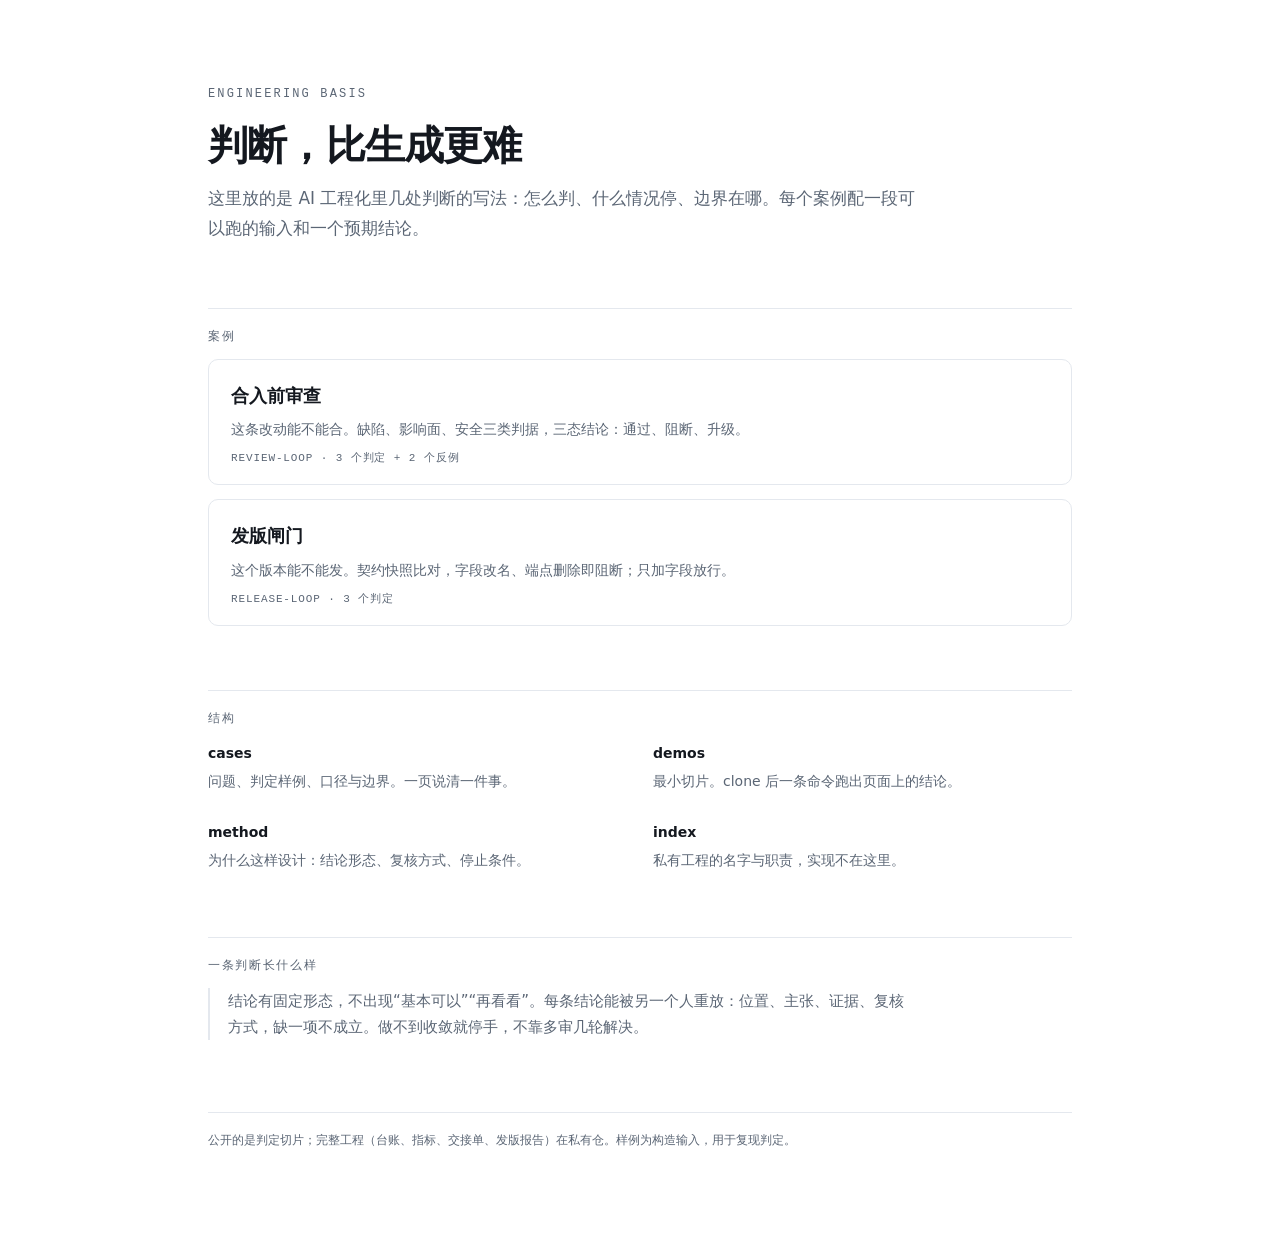
==== index.html @ eb480a25 "新增发版闸门案例页与契约切片，补首页" ====
<!DOCTYPE html>
<html lang="zh-CN">
<head>
<meta charset="utf-8">
<meta name="viewport" content="width=device-width, initial-scale=1">
<title>工程判定案例</title>
<style>
  :root{
    --ink:#14181F; --sub:#5B6675; --line:#E4E8EE; --bg:#FFFFFF; --soft:#F6F8FA;
    --accent:#A3231C;
    --mono:ui-monospace,SFMono-Regular,"SF Mono",Menlo,Consolas,"Liberation Mono",monospace;
  }
  *{box-sizing:border-box}
  body{margin:0;background:var(--bg);color:var(--ink);
    font:16px/1.75 "PingFang SC","Noto Sans CJK SC","Microsoft YaHei",system-ui,sans-serif;
    -webkit-font-smoothing:antialiased}
  .wrap{max-width:920px;margin:0 auto;padding:88px 28px 96px}
  .eyebrow{font:12px/1 var(--mono);letter-spacing:.18em;color:var(--sub);text-transform:uppercase}
  h1{font-size:40px;line-height:1.25;margin:20px 0 14px;letter-spacing:-.02em}
  .lead{color:var(--sub);font-size:17px;margin:0;max-width:720px}
  h2{font-size:15px;margin:64px 0 16px;padding-top:22px;border-top:1px solid var(--line);
    font:12px/1 var(--mono);letter-spacing:.14em;color:var(--sub);text-transform:uppercase}
  a{color:inherit}
  .item{display:block;text-decoration:none;border:1px solid var(--line);border-radius:10px;
    padding:20px 22px;margin:0 0 14px;transition:border-color .15s}
  .item:hover{border-color:#B9C2CE}
  .item b{display:block;font-size:18px;margin-bottom:4px}
  .item span{color:var(--sub);font-size:14px}
  .item .tag{font:11px/1 var(--mono);color:var(--sub);letter-spacing:.08em;margin-top:10px;display:block}
  .cols{display:grid;grid-template-columns:1fr 1fr;gap:26px}
  .cols div b{display:block;font-size:14px;margin-bottom:4px}
  .cols div p{color:var(--sub);font-size:14px;margin:0}
  .quote{border-left:2px solid var(--line);padding-left:18px;color:var(--sub);font-size:15px;max-width:700px}
  footer{margin-top:72px;padding-top:18px;border-top:1px solid var(--line);
    font:12px/1.8 var(--mono);color:var(--sub)}
  @media (max-width:720px){.cols{grid-template-columns:1fr}h1{font-size:30px}}
</style>
</head>
<body>
<div class="wrap">

  <div class="eyebrow">Engineering Basis</div>
  <h1>判断，比生成更难</h1>
  <p class="lead">这里放的是 AI 工程化里几处判断的写法：怎么判、什么情况停、边界在哪。每个案例配一段可以跑的输入和一个预期结论。</p>

  <h2>案例</h2>

  <a class="item" href="cases/review-loop.html">
    <b>合入前审查</b>
    <span>这条改动能不能合。缺陷、影响面、安全三类判据，三态结论：通过、阻断、升级。</span>
    <span class="tag">REVIEW-LOOP · 3 个判定 + 2 个反例</span>
  </a>

  <a class="item" href="cases/release-loop.html">
    <b>发版闸门</b>
    <span>这个版本能不能发。契约快照比对，字段改名、端点删除即阻断；只加字段放行。</span>
    <span class="tag">RELEASE-LOOP · 3 个判定</span>
  </a>

  <h2>结构</h2>
  <div class="cols">
    <div><b>cases</b><p>问题、判定样例、口径与边界。一页说清一件事。</p></div>
    <div><b>demos</b><p>最小切片。clone 后一条命令跑出页面上的结论。</p></div>
    <div><b>method</b><p>为什么这样设计：结论形态、复核方式、停止条件。</p></div>
    <div><b>index</b><p>私有工程的名字与职责，实现不在这里。</p></div>
  </div>

  <h2>一条判断长什么样</h2>
  <p class="quote">结论有固定形态，不出现“基本可以”“再看看”。每条结论能被另一个人重放：位置、主张、证据、复核方式，缺一项不成立。做不到收敛就停手，不靠多审几轮解决。</p>

  <footer>
    公开的是判定切片；完整工程（台账、指标、交接单、发版报告）在私有仓。样例为构造输入，用于复现判定。
  </footer>

</div>
</body>
</html>
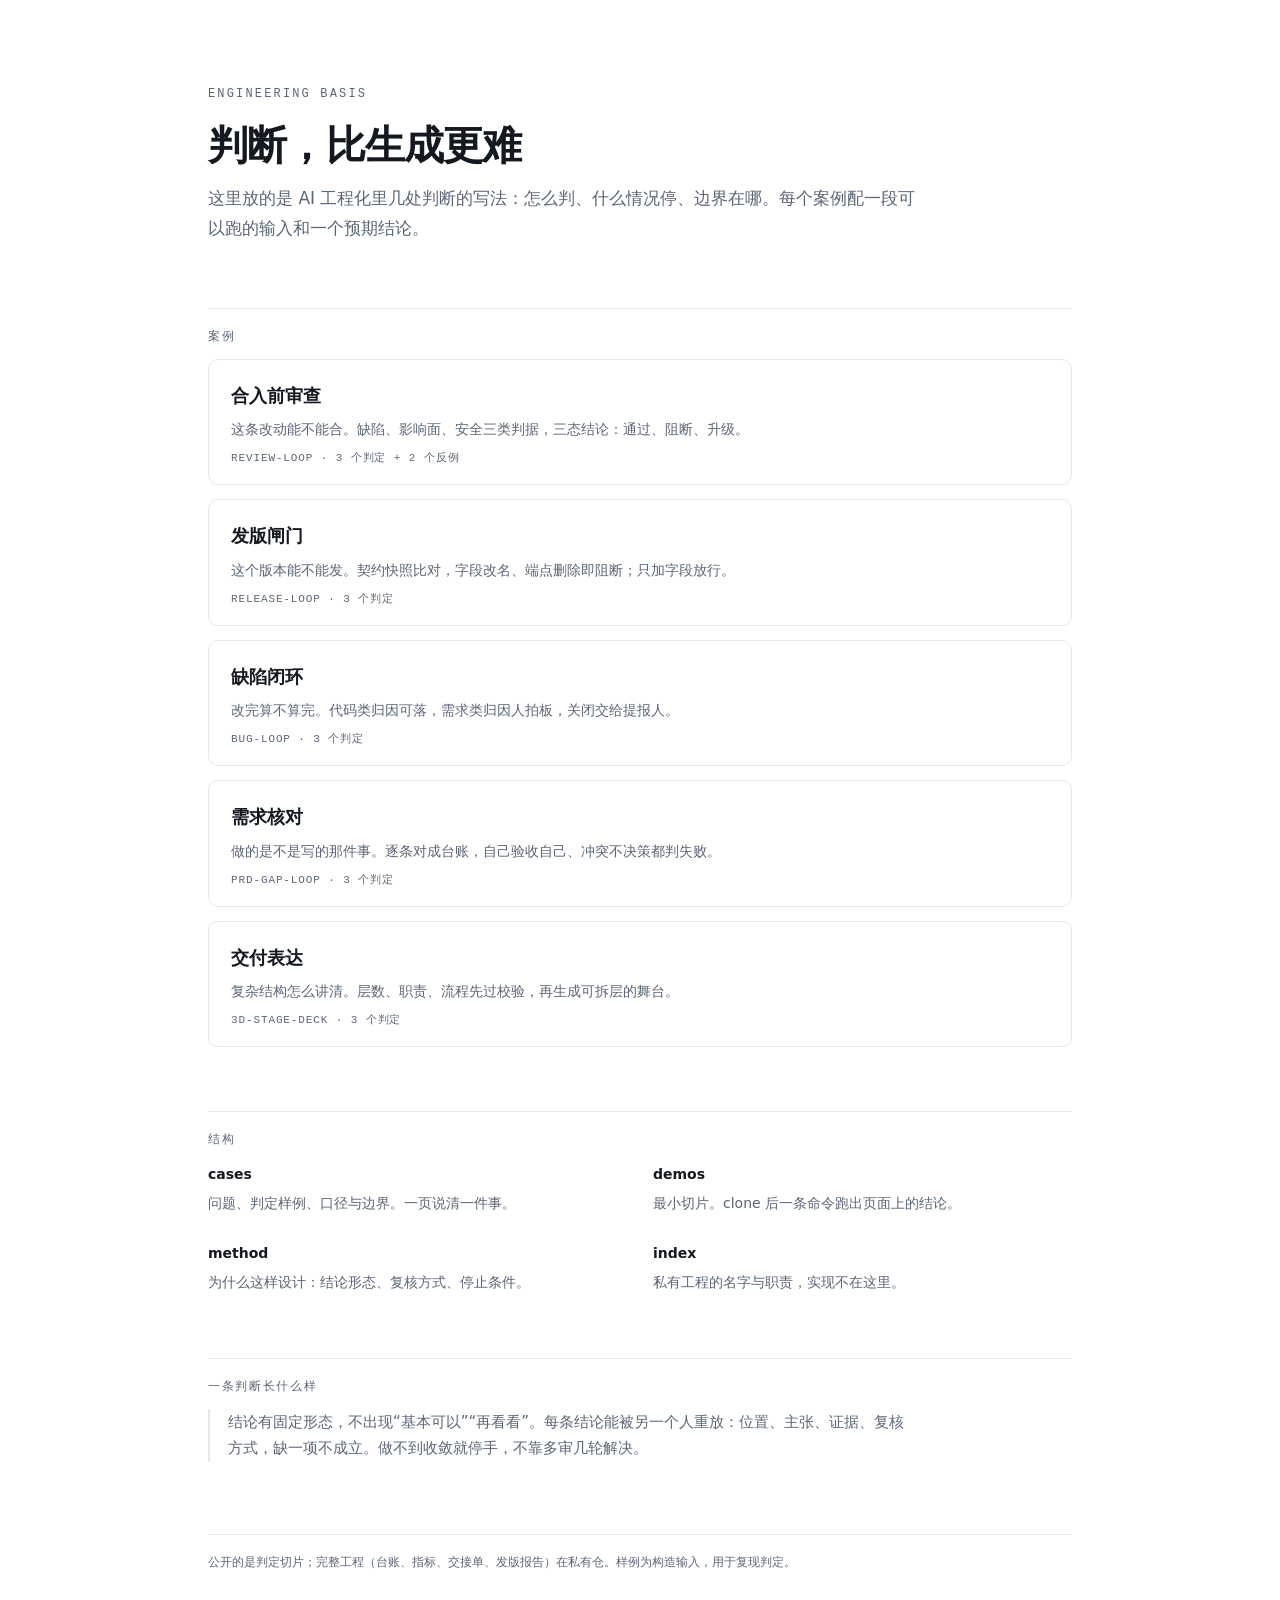
==== commit cb211ea6: "补缺陷、需求、表达三页，首页与索引同步" ====
--- a/index.html
+++ b/index.html
@@ -57,6 +57,24 @@
     <span class="tag">RELEASE-LOOP · 3 个判定</span>
   </a>
 
+  <a class="item" href="cases/bug-loop.html">
+    <b>缺陷闭环</b>
+    <span>改完算不算完。代码类归因可落，需求类归因人拍板，关闭交给提报人。</span>
+    <span class="tag">BUG-LOOP · 3 个判定</span>
+  </a>
+
+  <a class="item" href="cases/prd-gap-loop.html">
+    <b>需求核对</b>
+    <span>做的是不是写的那件事。逐条对成台账，自己验收自己、冲突不决策都判失败。</span>
+    <span class="tag">PRD-GAP-LOOP · 3 个判定</span>
+  </a>
+
+  <a class="item" href="cases/stage-spec.html">
+    <b>交付表达</b>
+    <span>复杂结构怎么讲清。层数、职责、流程先过校验，再生成可拆层的舞台。</span>
+    <span class="tag">3D-STAGE-DECK · 3 个判定</span>
+  </a>
+
   <h2>结构</h2>
   <div class="cols">
     <div><b>cases</b><p>问题、判定样例、口径与边界。一页说清一件事。</p></div>
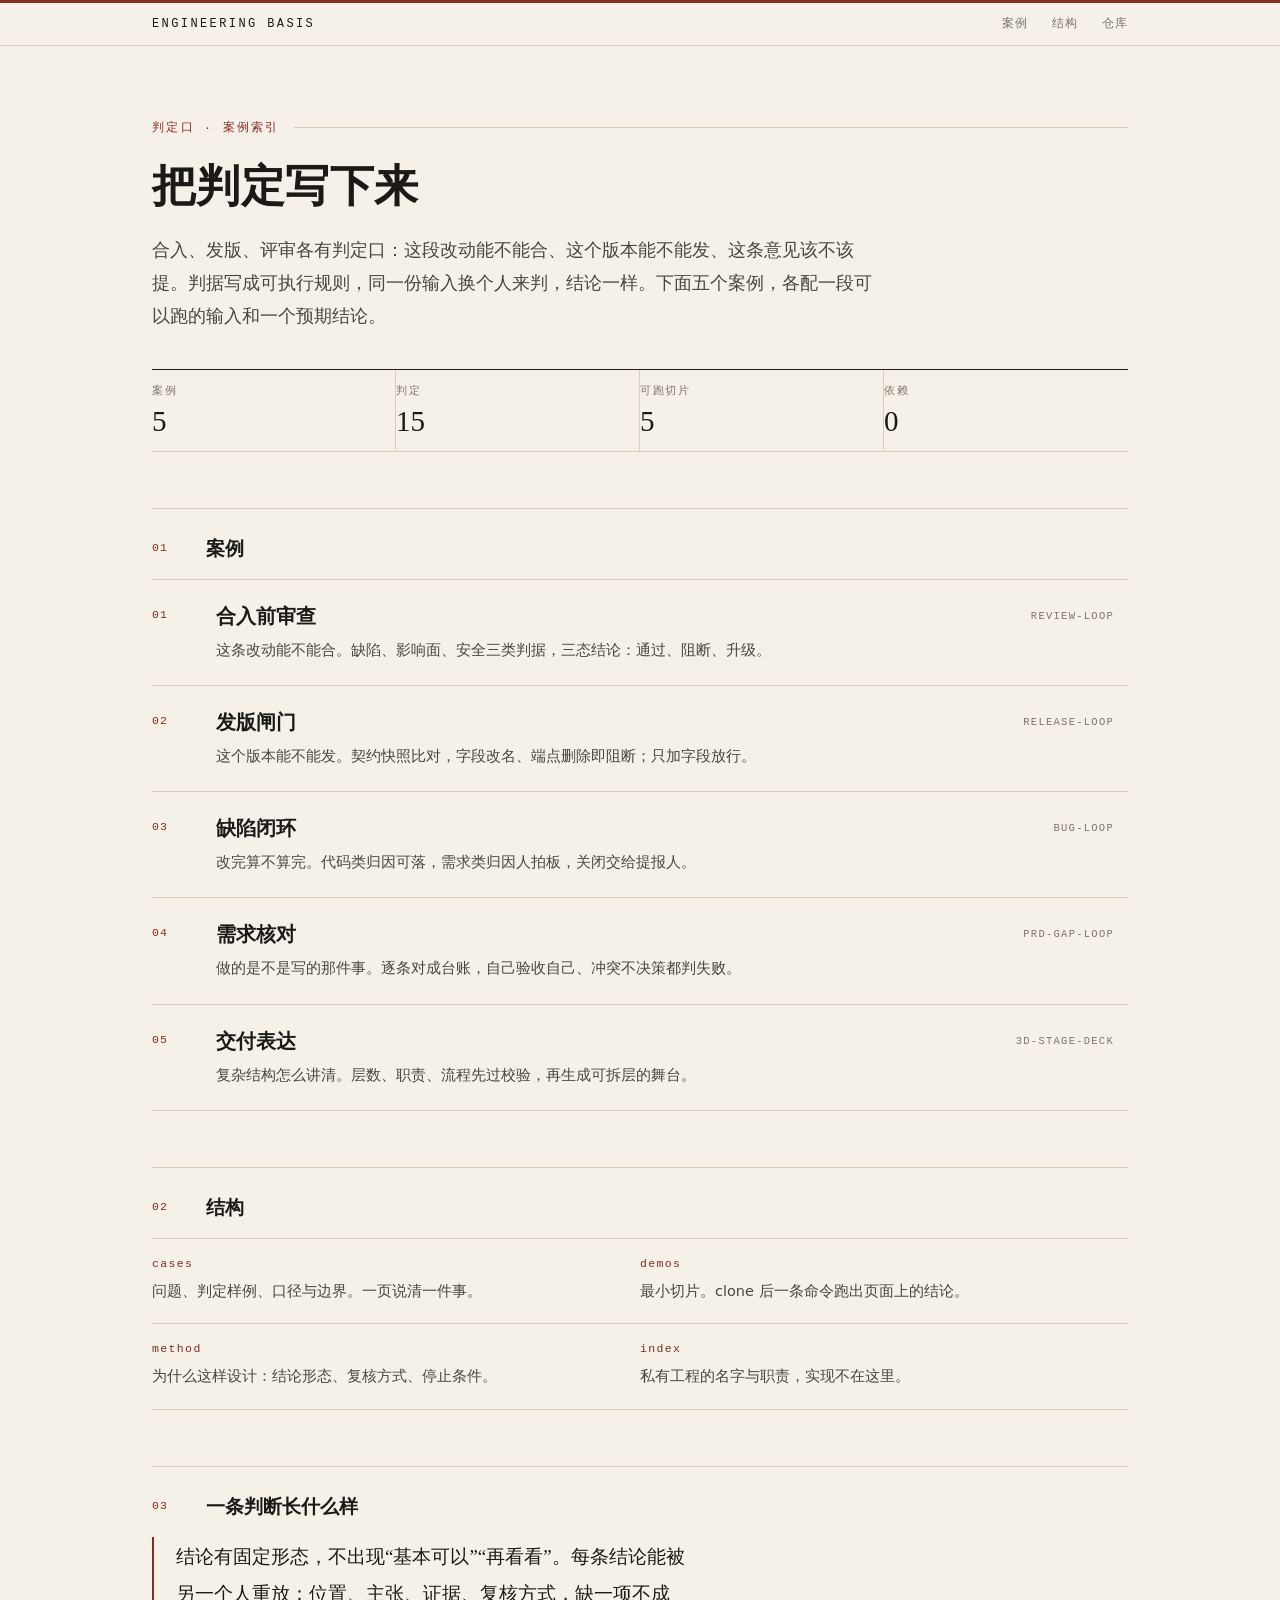
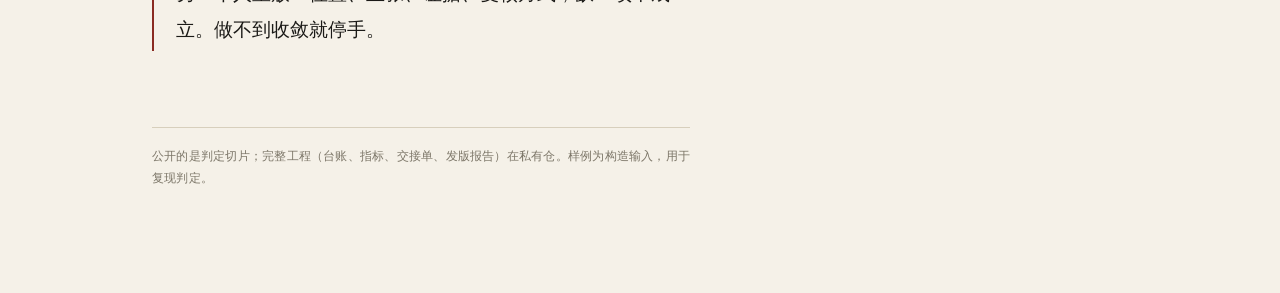
==== commit d7a093d2: "style: 站点改为手册版式，抽出共享样式" ====
--- a/index.html
+++ b/index.html
@@ -3,79 +3,74 @@
 <head>
 <meta charset="utf-8">
 <meta name="viewport" content="width=device-width, initial-scale=1">
-<title>工程判定案例</title>
-<style>
-  :root{
-    --ink:#14181F; --sub:#5B6675; --line:#E4E8EE; --bg:#FFFFFF; --soft:#F6F8FA;
-    --accent:#A3231C;
-    --mono:ui-monospace,SFMono-Regular,"SF Mono",Menlo,Consolas,"Liberation Mono",monospace;
-  }
-  *{box-sizing:border-box}
-  body{margin:0;background:var(--bg);color:var(--ink);
-    font:16px/1.75 "PingFang SC","Noto Sans CJK SC","Microsoft YaHei",system-ui,sans-serif;
-    -webkit-font-smoothing:antialiased}
-  .wrap{max-width:920px;margin:0 auto;padding:88px 28px 96px}
-  .eyebrow{font:12px/1 var(--mono);letter-spacing:.18em;color:var(--sub);text-transform:uppercase}
-  h1{font-size:40px;line-height:1.25;margin:20px 0 14px;letter-spacing:-.02em}
-  .lead{color:var(--sub);font-size:17px;margin:0;max-width:720px}
-  h2{font-size:15px;margin:64px 0 16px;padding-top:22px;border-top:1px solid var(--line);
-    font:12px/1 var(--mono);letter-spacing:.14em;color:var(--sub);text-transform:uppercase}
-  a{color:inherit}
-  .item{display:block;text-decoration:none;border:1px solid var(--line);border-radius:10px;
-    padding:20px 22px;margin:0 0 14px;transition:border-color .15s}
-  .item:hover{border-color:#B9C2CE}
-  .item b{display:block;font-size:18px;margin-bottom:4px}
-  .item span{color:var(--sub);font-size:14px}
-  .item .tag{font:11px/1 var(--mono);color:var(--sub);letter-spacing:.08em;margin-top:10px;display:block}
-  .cols{display:grid;grid-template-columns:1fr 1fr;gap:26px}
-  .cols div b{display:block;font-size:14px;margin-bottom:4px}
-  .cols div p{color:var(--sub);font-size:14px;margin:0}
-  .quote{border-left:2px solid var(--line);padding-left:18px;color:var(--sub);font-size:15px;max-width:700px}
-  footer{margin-top:72px;padding-top:18px;border-top:1px solid var(--line);
-    font:12px/1.8 var(--mono);color:var(--sub)}
-  @media (max-width:720px){.cols{grid-template-columns:1fr}h1{font-size:30px}}
-</style>
+<title>工程判定案例 · Engineering Basis</title>
+<link rel="stylesheet" href="assets/base.css">
 </head>
 <body>
+
+<header class="top">
+  <div class="inner">
+    <a class="brand" href="index.html">Engineering Basis</a>
+    <nav>
+      <a href="#cases">案例</a>
+      <a href="#structure">结构</a>
+      <a href="https://github.com/siYuanJun/engineering-basis">仓库</a>
+    </nav>
+  </div>
+</header>
+
 <div class="wrap">
 
-  <div class="eyebrow">Engineering Basis</div>
-  <h1>判断，比生成更难</h1>
-  <p class="lead">这里放的是 AI 工程化里几处判断的写法：怎么判、什么情况停、边界在哪。每个案例配一段可以跑的输入和一个预期结论。</p>
+  <div class="eyebrow">判定口 · 案例索引</div>
+  <h1>把判定写下来</h1>
+  <p class="lead">合入、发版、评审各有判定口：这段改动能不能合、这个版本能不能发、这条意见该不该提。判据写成可执行规则，同一份输入换个人来判，结论一样。下面五个案例，各配一段可以跑的输入和一个预期结论。</p>
 
-  <h2>案例</h2>
+  <dl class="figures">
+    <div><dt>案例</dt><dd>5</dd></div>
+    <div><dt>判定</dt><dd>15</dd></div>
+    <div><dt>可跑切片</dt><dd>5</dd></div>
+    <div><dt>依赖</dt><dd>0</dd></div>
+  </dl>
+
+  <h2 id="cases"><span class="n">01</span>案例</h2>
 
   <a class="item" href="cases/review-loop.html">
+    <span class="idx">01</span>
     <b>合入前审查</b>
-    <span>这条改动能不能合。缺陷、影响面、安全三类判据，三态结论：通过、阻断、升级。</span>
-    <span class="tag">REVIEW-LOOP · 3 个判定 + 2 个反例</span>
+    <span class="desc">这条改动能不能合。缺陷、影响面、安全三类判据，三态结论：通过、阻断、升级。</span>
+    <span class="tag">REVIEW-LOOP</span>
   </a>
 
   <a class="item" href="cases/release-loop.html">
+    <span class="idx">02</span>
     <b>发版闸门</b>
-    <span>这个版本能不能发。契约快照比对，字段改名、端点删除即阻断；只加字段放行。</span>
-    <span class="tag">RELEASE-LOOP · 3 个判定</span>
+    <span class="desc">这个版本能不能发。契约快照比对，字段改名、端点删除即阻断；只加字段放行。</span>
+    <span class="tag">RELEASE-LOOP</span>
   </a>
 
   <a class="item" href="cases/bug-loop.html">
+    <span class="idx">03</span>
     <b>缺陷闭环</b>
-    <span>改完算不算完。代码类归因可落，需求类归因人拍板，关闭交给提报人。</span>
-    <span class="tag">BUG-LOOP · 3 个判定</span>
+    <span class="desc">改完算不算完。代码类归因可落，需求类归因人拍板，关闭交给提报人。</span>
+    <span class="tag">BUG-LOOP</span>
   </a>
 
   <a class="item" href="cases/prd-gap-loop.html">
+    <span class="idx">04</span>
     <b>需求核对</b>
-    <span>做的是不是写的那件事。逐条对成台账，自己验收自己、冲突不决策都判失败。</span>
-    <span class="tag">PRD-GAP-LOOP · 3 个判定</span>
+    <span class="desc">做的是不是写的那件事。逐条对成台账，自己验收自己、冲突不决策都判失败。</span>
+    <span class="tag">PRD-GAP-LOOP</span>
   </a>
 
   <a class="item" href="cases/stage-spec.html">
+    <span class="idx">05</span>
     <b>交付表达</b>
-    <span>复杂结构怎么讲清。层数、职责、流程先过校验，再生成可拆层的舞台。</span>
-    <span class="tag">3D-STAGE-DECK · 3 个判定</span>
+    <span class="desc">复杂结构怎么讲清。层数、职责、流程先过校验，再生成可拆层的舞台。</span>
+    <span class="tag">3D-STAGE-DECK</span>
   </a>
 
-  <h2>结构</h2>
+  <h2 id="structure"><span class="n">02</span>结构</h2>
+
   <div class="cols">
     <div><b>cases</b><p>问题、判定样例、口径与边界。一页说清一件事。</p></div>
     <div><b>demos</b><p>最小切片。clone 后一条命令跑出页面上的结论。</p></div>
@@ -83,8 +78,8 @@
     <div><b>index</b><p>私有工程的名字与职责，实现不在这里。</p></div>
   </div>
 
-  <h2>一条判断长什么样</h2>
-  <p class="quote">结论有固定形态，不出现“基本可以”“再看看”。每条结论能被另一个人重放：位置、主张、证据、复核方式，缺一项不成立。做不到收敛就停手，不靠多审几轮解决。</p>
+  <h2><span class="n">03</span>一条判断长什么样</h2>
+  <p class="quote">结论有固定形态，不出现“基本可以”“再看看”。每条结论能被另一个人重放：位置、主张、证据、复核方式，缺一项不成立。做不到收敛就停手。</p>
 
   <footer>
     公开的是判定切片；完整工程（台账、指标、交接单、发版报告）在私有仓。样例为构造输入，用于复现判定。
--- a/assets/base.css
+++ b/assets/base.css
@@ -0,0 +1,184 @@
+:root{
+  --paper:#F5F1E8;
+  --paper-2:#EDE7D8;
+  --paper-3:#E7E0CE;
+  --ink:#1B1A17;
+  --ink-2:#4A463D;
+  --ink-3:#7C7668;
+  --rule:#D7CFBC;
+  --rule-2:#C2B8A0;
+  --seal:#8A2B22;
+  --pass:#255B47;
+  --warn:#8A5A16;
+  --serif:"Songti SC","Noto Serif CJK SC","Source Han Serif SC","SimSun",Georgia,serif;
+  --sans:"PingFang SC","Noto Sans CJK SC","Microsoft YaHei",system-ui,sans-serif;
+  --mono:"IBM Plex Mono","JetBrains Mono",ui-monospace,SFMono-Regular,Menlo,Consolas,monospace;
+}
+*{box-sizing:border-box}
+html{-webkit-text-size-adjust:100%}
+body{
+  margin:0;background:var(--paper);color:var(--ink);
+  font:16.5px/1.78 var(--sans);
+  -webkit-font-smoothing:antialiased;
+  text-rendering:optimizeLegibility;
+}
+a{color:inherit}
+a:focus-visible{outline:2px solid var(--seal);outline-offset:3px}
+
+.top{
+  position:sticky;top:0;z-index:20;
+  background:rgba(245,241,232,.94);
+  backdrop-filter:blur(8px);
+  border-bottom:1px solid var(--rule);
+  border-top:3px solid var(--seal);
+}
+.top .inner{
+  max-width:1040px;margin:0 auto;padding:15px 32px;
+  display:flex;justify-content:space-between;align-items:baseline;gap:24px;
+}
+.brand{font:12px/1 var(--mono);letter-spacing:.2em;text-transform:uppercase;text-decoration:none;color:var(--ink)}
+.top nav{display:flex;gap:24px;flex-wrap:wrap}
+.top nav a{font:12px/1 var(--mono);letter-spacing:.08em;color:var(--ink-3);text-decoration:none}
+.top nav a:hover{color:var(--seal)}
+
+.wrap{max-width:1040px;margin:0 auto;padding:76px 32px 104px}
+
+.eyebrow{
+  font:11.5px/1 var(--mono);letter-spacing:.2em;text-transform:uppercase;
+  color:var(--seal);display:flex;align-items:center;gap:14px;
+}
+.eyebrow::after{content:"";flex:1;height:1px;background:var(--rule)}
+
+h1{
+  font-family:var(--serif);font-weight:600;
+  font-size:clamp(30px,4.4vw,44px);line-height:1.34;letter-spacing:.01em;
+  margin:24px 0 18px;text-wrap:balance;
+}
+.lead{color:var(--ink-2);font-size:18px;line-height:1.82;margin:0;max-width:64ch}
+.meta{
+  font:11.5px/1.7 var(--mono);letter-spacing:.06em;color:var(--ink-3);
+  margin:28px 0 0;padding:11px 0;
+  border-top:1px solid var(--rule);border-bottom:1px solid var(--rule);
+}
+
+h2{
+  position:relative;
+  font-family:var(--serif);font-weight:600;font-size:19px;line-height:1.5;
+  margin:56px 0 16px;padding:26px 0 0 54px;
+  border-top:1px solid var(--rule);
+}
+h2 .n{
+  position:absolute;left:0;top:33px;
+  font:11.5px/1 var(--mono);letter-spacing:.1em;color:var(--seal);
+}
+
+p{margin:0 0 16px;max-width:76ch}
+ul{margin:0 0 20px;padding-left:1.15em;max-width:76ch}
+li{margin:0 0 7px;color:var(--ink-2)}
+li::marker{color:var(--rule-2)}
+
+/* 判定块：上边线分隔，不做卡片嵌套 */
+.cards{display:grid;grid-template-columns:minmax(0,1fr);margin:8px 0 8px}
+.card{border-top:1px solid var(--rule);padding:24px 0 10px;min-width:0}
+.card:last-child{border-bottom:1px solid var(--rule)}
+.hd{display:flex;justify-content:space-between;align-items:baseline;gap:20px;margin-bottom:14px}
+.hd b{font-family:var(--serif);font-weight:600;font-size:16.5px;line-height:1.5;min-width:0}
+.badge{
+  position:relative;flex:none;
+  font:11px/1 var(--mono);letter-spacing:.16em;padding:5px 0 5px 16px;margin-right:-.16em;
+}
+.badge::before{content:"";position:absolute;left:0;top:50%;width:7px;height:7px;margin-top:-3.5px}
+.badge.block{color:var(--seal)}
+.badge.block::before{background:var(--seal)}
+.badge.approve{color:var(--pass)}
+.badge.approve::before{background:var(--pass)}
+.badge.escalate{color:var(--warn)}
+.badge.escalate::before{background:var(--warn);transform:rotate(45deg)}
+
+.cmd{
+  font:12.5px/1.75 var(--mono);color:var(--ink-2);
+  background:var(--paper-2);border-left:3px solid var(--rule-2);
+  padding:11px 15px;margin:0 0 10px;
+  white-space:pre;overflow-x:auto;
+}
+.out{
+  font:12.5px/1.72 var(--mono);color:var(--ink);
+  background:var(--paper-3);border-left:3px solid var(--ink-3);
+  padding:13px 15px;margin:0 0 14px;
+  white-space:pre-wrap;overflow-wrap:anywhere;
+}
+.say{color:var(--ink-2);font-size:14.5px;line-height:1.85;margin:0 0 24px;max-width:74ch}
+
+.rule{
+  border-top:1px solid var(--rule);border-bottom:1px solid var(--rule);
+  padding:20px 0 12px;margin:16px 0;
+}
+.rule b{display:block;font-family:var(--serif);font-weight:600;font-size:15.5px;margin-bottom:12px}
+
+table{width:100%;border-collapse:collapse;margin:14px 0 12px;font-size:14.5px}
+th{
+  font:11px/1.4 var(--mono);letter-spacing:.1em;color:var(--ink-3);
+  text-align:left;padding:0 16px 9px 0;border-bottom:1px solid var(--ink);font-weight:400;
+}
+td{padding:13px 16px 13px 0;border-bottom:1px solid var(--rule);vertical-align:top;color:var(--ink-2)}
+td:first-child{width:168px;color:var(--ink);font-weight:600}
+
+.k{font:11.5px/1.85 var(--mono);color:var(--ink-3);max-width:76ch;letter-spacing:.02em}
+
+.quote{
+  font-family:var(--serif);font-size:19px;line-height:1.92;
+  color:var(--ink);border-left:2px solid var(--seal);
+  padding:2px 0 2px 22px;margin:6px 0 0;max-width:58ch;
+}
+
+footer{
+  margin-top:76px;padding-top:18px;border-top:1px solid var(--rule);
+  font:11.5px/1.9 var(--mono);color:var(--ink-3);letter-spacing:.02em;max-width:78ch;
+}
+
+.figures{
+  display:grid;grid-template-columns:repeat(4,1fr);margin:36px 0 4px;padding:0;
+  border-top:1px solid var(--ink);border-bottom:1px solid var(--rule);
+}
+.figures div{padding:16px 18px 15px 0;border-right:1px solid var(--rule)}
+.figures div:last-child{border-right:0}
+.figures dt{font:11px/1 var(--mono);letter-spacing:.14em;color:var(--ink-3)}
+.figures dd{margin:10px 0 0;font-family:var(--serif);font-size:29px;line-height:1}
+
+.item{
+  display:grid;grid-template-columns:44px minmax(0,1fr) auto;column-gap:20px;
+  padding:22px 14px 22px 0;border-top:1px solid var(--rule);text-decoration:none;
+  transition:background .18s;
+}
+.item:last-of-type{border-bottom:1px solid var(--rule)}
+.item:hover{background:rgba(138,43,34,.05)}
+.item .idx{grid-column:1;grid-row:1;font:11.5px/1 var(--mono);color:var(--seal);letter-spacing:.1em;padding-top:7px}
+.item b{grid-column:2;grid-row:1;font-family:var(--serif);font-weight:600;font-size:20px;line-height:1.4}
+.item .desc{grid-column:2;grid-row:2;color:var(--ink-2);font-size:14.5px;line-height:1.8;margin-top:7px;max-width:62ch}
+.item .tag{
+  grid-column:3;grid-row:1;align-self:start;margin:0;padding-top:9px;
+  font:10.5px/1 var(--mono);letter-spacing:.12em;color:var(--ink-3);white-space:nowrap;
+}
+
+.cols{display:grid;grid-template-columns:1fr 1fr;gap:0;border-top:1px solid var(--rule)}
+.cols div{padding:19px 26px 19px 0;border-bottom:1px solid var(--rule)}
+.cols div b{display:block;font:11.5px/1 var(--mono);letter-spacing:.12em;color:var(--seal);margin-bottom:9px}
+.cols div p{color:var(--ink-2);font-size:14.5px;margin:0;max-width:42ch}
+
+@media (max-width:760px){
+  .figures{grid-template-columns:repeat(2,1fr)}
+  .figures div:nth-child(2){border-right:0}
+  .item{grid-template-columns:34px minmax(0,1fr)}
+  .item .tag{display:none}
+  .item b{font-size:18px}
+  .cols{grid-template-columns:1fr}
+  .top .inner{padding:14px 20px}
+  .top nav{gap:16px}
+  .wrap{padding:48px 20px 72px}
+  h1{font-size:29px}
+  .lead{font-size:16.5px}
+  h2{padding-left:0}
+  h2 .n{position:static;display:block;margin-bottom:6px}
+  .hd{flex-direction:column;gap:6px;align-items:flex-start}
+  td:first-child{width:120px}
+}
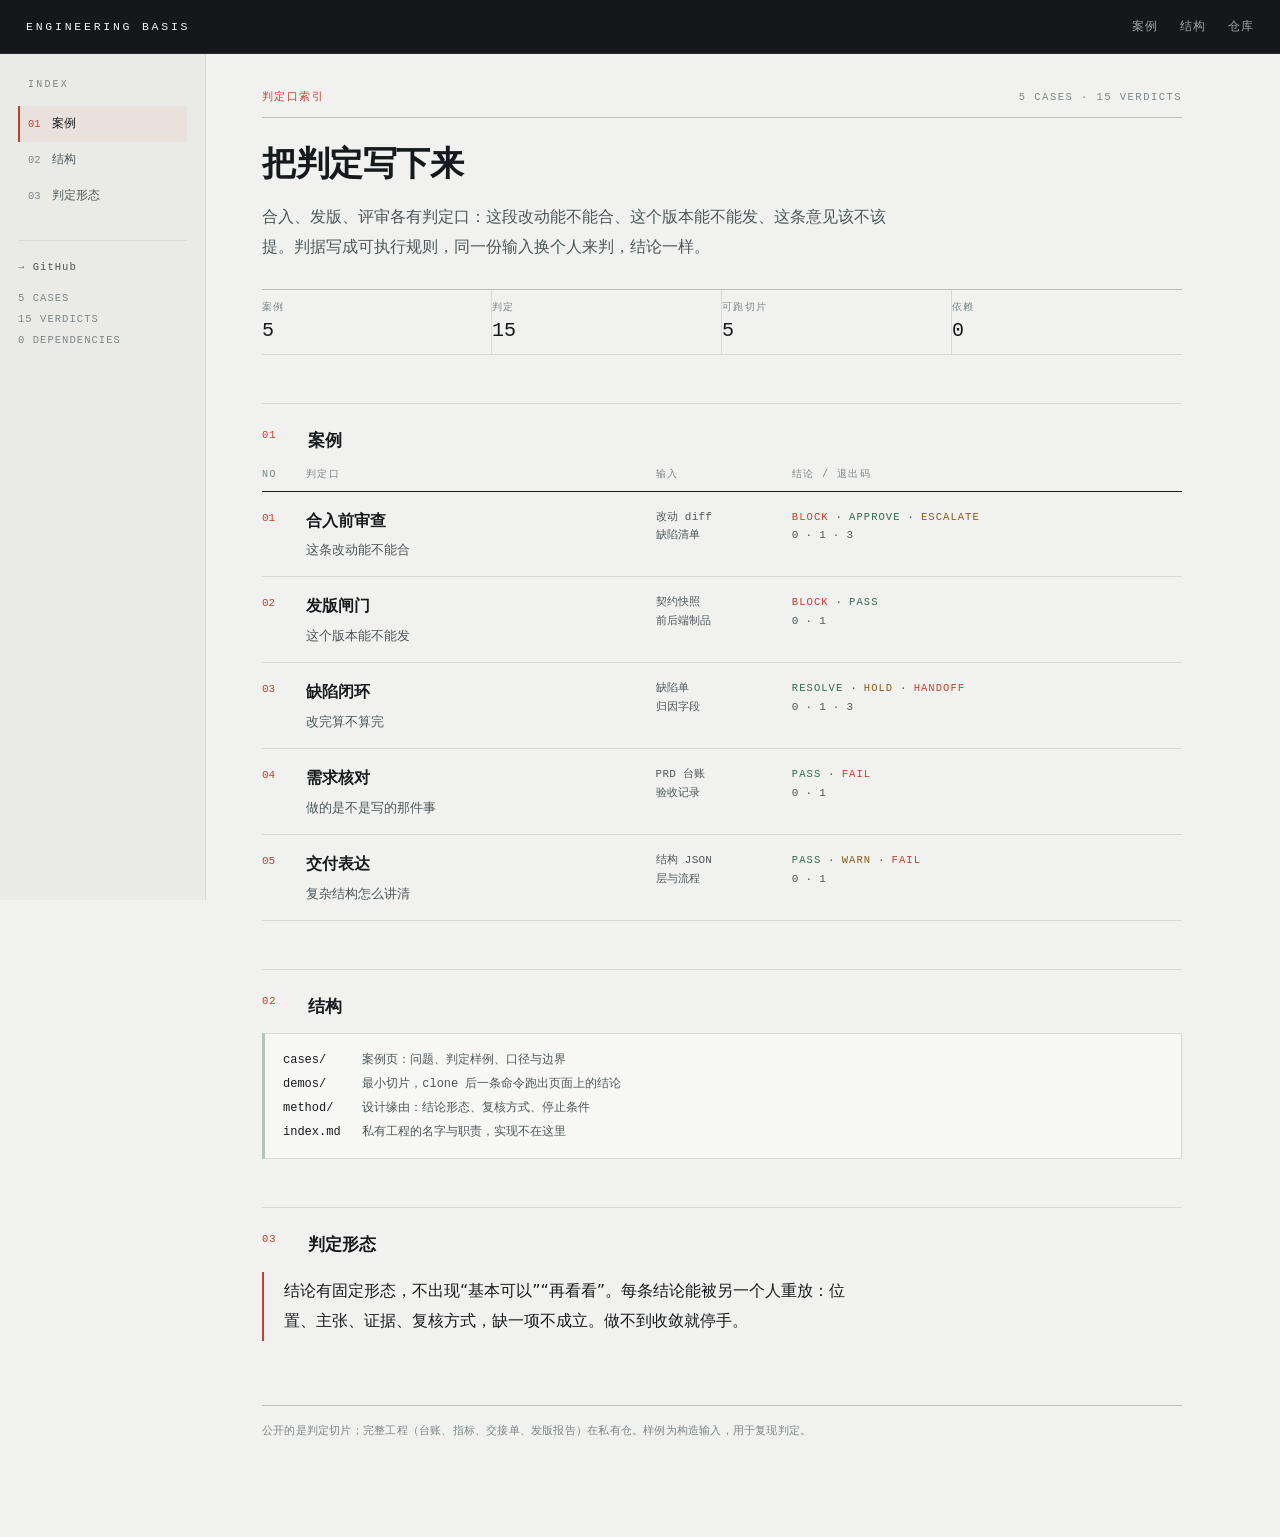
==== commit 5a9db1ab: "style: 站点改为左侧索引与判定表骨架" ====
--- a/index.html
+++ b/index.html
@@ -9,21 +9,36 @@
 <body>
 
 <header class="top">
-  <div class="inner">
-    <a class="brand" href="index.html">Engineering Basis</a>
-    <nav>
-      <a href="#cases">案例</a>
-      <a href="#structure">结构</a>
-      <a href="https://github.com/siYuanJun/engineering-basis">仓库</a>
-    </nav>
-  </div>
+  <a class="brand" href="index.html">Engineering Basis</a>
+  <nav>
+    <a href="index.html#cases">案例</a>
+    <a href="index.html#structure">结构</a>
+    <a href="https://github.com/siYuanJun/engineering-basis">仓库</a>
+  </nav>
 </header>
 
-<div class="wrap">
+<aside class="side">
+  <div class="label">Index</div>
+  <nav>
+    <a class="on" href="#cases"><span>01</span>案例</a>
+    <a href="#structure"><span>02</span>结构</a>
+    <a href="#rule"><span>03</span>判定形态</a>
+  </nav>
+  <div class="side-foot">
+    <a href="https://github.com/siYuanJun/engineering-basis">→ GitHub</a>
+    5 CASES<br>15 VERDICTS<br>0 DEPENDENCIES
+  </div>
+</aside>
 
-  <div class="eyebrow">判定口 · 案例索引</div>
+<main class="main">
+
+  <div class="kicker">
+    <span class="lead-word">判定口索引</span>
+    <span>5 CASES · 15 VERDICTS</span>
+  </div>
+
   <h1>把判定写下来</h1>
-  <p class="lead">合入、发版、评审各有判定口：这段改动能不能合、这个版本能不能发、这条意见该不该提。判据写成可执行规则，同一份输入换个人来判，结论一样。下面五个案例，各配一段可以跑的输入和一个预期结论。</p>
+  <p class="lead">合入、发版、评审各有判定口：这段改动能不能合、这个版本能不能发、这条意见该不该提。判据写成可执行规则，同一份输入换个人来判，结论一样。</p>
 
   <dl class="figures">
     <div><dt>案例</dt><dd>5</dd></div>
@@ -34,57 +49,59 @@
 
   <h2 id="cases"><span class="n">01</span>案例</h2>
 
-  <a class="item" href="cases/review-loop.html">
-    <span class="idx">01</span>
-    <b>合入前审查</b>
-    <span class="desc">这条改动能不能合。缺陷、影响面、安全三类判据，三态结论：通过、阻断、升级。</span>
-    <span class="tag">REVIEW-LOOP</span>
-  </a>
-
-  <a class="item" href="cases/release-loop.html">
-    <span class="idx">02</span>
-    <b>发版闸门</b>
-    <span class="desc">这个版本能不能发。契约快照比对，字段改名、端点删除即阻断；只加字段放行。</span>
-    <span class="tag">RELEASE-LOOP</span>
-  </a>
-
-  <a class="item" href="cases/bug-loop.html">
-    <span class="idx">03</span>
-    <b>缺陷闭环</b>
-    <span class="desc">改完算不算完。代码类归因可落，需求类归因人拍板，关闭交给提报人。</span>
-    <span class="tag">BUG-LOOP</span>
-  </a>
-
-  <a class="item" href="cases/prd-gap-loop.html">
-    <span class="idx">04</span>
-    <b>需求核对</b>
-    <span class="desc">做的是不是写的那件事。逐条对成台账，自己验收自己、冲突不决策都判失败。</span>
-    <span class="tag">PRD-GAP-LOOP</span>
-  </a>
-
-  <a class="item" href="cases/stage-spec.html">
-    <span class="idx">05</span>
-    <b>交付表达</b>
-    <span class="desc">复杂结构怎么讲清。层数、职责、流程先过校验，再生成可拆层的舞台。</span>
-    <span class="tag">3D-STAGE-DECK</span>
-  </a>
+  <table class="idx">
+    <thead>
+      <tr><th>No</th><th>判定口</th><th>输入</th><th>结论 / 退出码</th></tr>
+    </thead>
+    <tbody>
+      <tr>
+        <td class="no">01</td>
+        <td class="name"><a href="cases/review-loop.html">合入前审查</a><span class="sub">这条改动能不能合</span></td>
+        <td class="in">改动 diff<br>缺陷清单</td>
+        <td class="out2"><span class="v block">BLOCK</span> · <span class="v pass">APPROVE</span> · <span class="v warn">ESCALATE</span><br>0 · 1 · 3</td>
+      </tr>
+      <tr>
+        <td class="no">02</td>
+        <td class="name"><a href="cases/release-loop.html">发版闸门</a><span class="sub">这个版本能不能发</span></td>
+        <td class="in">契约快照<br>前后端制品</td>
+        <td class="out2"><span class="v block">BLOCK</span> · <span class="v pass">PASS</span><br>0 · 1</td>
+      </tr>
+      <tr>
+        <td class="no">03</td>
+        <td class="name"><a href="cases/bug-loop.html">缺陷闭环</a><span class="sub">改完算不算完</span></td>
+        <td class="in">缺陷单<br>归因字段</td>
+        <td class="out2"><span class="v pass">RESOLVE</span> · <span class="v warn">HOLD</span> · <span class="v block">HANDOFF</span><br>0 · 1 · 3</td>
+      </tr>
+      <tr>
+        <td class="no">04</td>
+        <td class="name"><a href="cases/prd-gap-loop.html">需求核对</a><span class="sub">做的是不是写的那件事</span></td>
+        <td class="in">PRD 台账<br>验收记录</td>
+        <td class="out2"><span class="v pass">PASS</span> · <span class="v block">FAIL</span><br>0 · 1</td>
+      </tr>
+      <tr>
+        <td class="no">05</td>
+        <td class="name"><a href="cases/stage-spec.html">交付表达</a><span class="sub">复杂结构怎么讲清</span></td>
+        <td class="in">结构 JSON<br>层与流程</td>
+        <td class="out2"><span class="v pass">PASS</span> · <span class="v warn">WARN</span> · <span class="v block">FAIL</span><br>0 · 1</td>
+      </tr>
+    </tbody>
+  </table>
 
   <h2 id="structure"><span class="n">02</span>结构</h2>
 
-  <div class="cols">
-    <div><b>cases</b><p>问题、判定样例、口径与边界。一页说清一件事。</p></div>
-    <div><b>demos</b><p>最小切片。clone 后一条命令跑出页面上的结论。</p></div>
-    <div><b>method</b><p>为什么这样设计：结论形态、复核方式、停止条件。</p></div>
-    <div><b>index</b><p>私有工程的名字与职责，实现不在这里。</p></div>
-  </div>
+<pre class="tree"><b>cases/</b>     案例页：问题、判定样例、口径与边界
+<b>demos/</b>     最小切片，clone 后一条命令跑出页面上的结论
+<b>method/</b>    设计缘由：结论形态、复核方式、停止条件
+<b>index.md</b>   私有工程的名字与职责，实现不在这里</pre>
 
-  <h2><span class="n">03</span>一条判断长什么样</h2>
+  <h2 id="rule"><span class="n">03</span>判定形态</h2>
+
   <p class="quote">结论有固定形态，不出现“基本可以”“再看看”。每条结论能被另一个人重放：位置、主张、证据、复核方式，缺一项不成立。做不到收敛就停手。</p>
 
   <footer>
     公开的是判定切片；完整工程（台账、指标、交接单、发版报告）在私有仓。样例为构造输入，用于复现判定。
   </footer>
 
-</div>
+</main>
 </body>
 </html>
--- a/assets/base.css
+++ b/assets/base.css
@@ -1,184 +1,226 @@
 :root{
-  --paper:#F5F1E8;
-  --paper-2:#EDE7D8;
-  --paper-3:#E7E0CE;
-  --ink:#1B1A17;
-  --ink-2:#4A463D;
-  --ink-3:#7C7668;
-  --rule:#D7CFBC;
-  --rule-2:#C2B8A0;
-  --seal:#8A2B22;
-  --pass:#255B47;
+  --bg:#F1F2EF;
+  --bg-2:#EAEBE7;
+  --ink:#171A1C;
+  --ink-2:#4D5659;
+  --ink-3:#7C8588;
+  --line:#D7DAD6;
+  --line-2:#B9BFBA;
+  --signal:#C2412D;
+  --pass:#2F6B52;
   --warn:#8A5A16;
-  --serif:"Songti SC","Noto Serif CJK SC","Source Han Serif SC","SimSun",Georgia,serif;
-  --sans:"PingFang SC","Noto Sans CJK SC","Microsoft YaHei",system-ui,sans-serif;
-  --mono:"IBM Plex Mono","JetBrains Mono",ui-monospace,SFMono-Regular,Menlo,Consolas,monospace;
+  --top:#14181A;
+  --sans:"PingFang SC","HarmonyOS Sans SC","Noto Sans CJK SC","Microsoft YaHei",system-ui,sans-serif;
+  --mono:"JetBrains Mono","IBM Plex Mono",ui-monospace,SFMono-Regular,Menlo,Consolas,monospace;
+  --measure:920px;
 }
 *{box-sizing:border-box}
-html{-webkit-text-size-adjust:100%}
+html{-webkit-text-size-adjust:100%;scroll-behavior:smooth}
 body{
-  margin:0;background:var(--paper);color:var(--ink);
-  font:16.5px/1.78 var(--sans);
+  margin:0;padding-top:54px;background:var(--bg);color:var(--ink);
+  font:16px/1.78 var(--sans);
   -webkit-font-smoothing:antialiased;
-  text-rendering:optimizeLegibility;
 }
 a{color:inherit}
-a:focus-visible{outline:2px solid var(--seal);outline-offset:3px}
-
+a:focus-visible{outline:2px solid var(--signal);outline-offset:3px}
+
+/* 顶部条 */
 .top{
-  position:sticky;top:0;z-index:20;
-  background:rgba(245,241,232,.94);
-  backdrop-filter:blur(8px);
-  border-bottom:1px solid var(--rule);
-  border-top:3px solid var(--seal);
-}
-.top .inner{
-  max-width:1040px;margin:0 auto;padding:15px 32px;
-  display:flex;justify-content:space-between;align-items:baseline;gap:24px;
-}
-.brand{font:12px/1 var(--mono);letter-spacing:.2em;text-transform:uppercase;text-decoration:none;color:var(--ink)}
-.top nav{display:flex;gap:24px;flex-wrap:wrap}
-.top nav a{font:12px/1 var(--mono);letter-spacing:.08em;color:var(--ink-3);text-decoration:none}
-.top nav a:hover{color:var(--seal)}
-
-.wrap{max-width:1040px;margin:0 auto;padding:76px 32px 104px}
-
-.eyebrow{
-  font:11.5px/1 var(--mono);letter-spacing:.2em;text-transform:uppercase;
-  color:var(--seal);display:flex;align-items:center;gap:14px;
-}
-.eyebrow::after{content:"";flex:1;height:1px;background:var(--rule)}
+  position:fixed;top:0;left:0;right:0;height:54px;z-index:40;
+  background:var(--top);color:#E8EBE9;
+  display:flex;align-items:center;justify-content:space-between;
+  padding:0 26px;border-bottom:1px solid #262B2E;
+}
+.top .brand{
+  font:11.5px/1 var(--mono);letter-spacing:.24em;text-transform:uppercase;
+  color:#F2F4F2;text-decoration:none;
+}
+.top nav{display:flex;gap:22px;align-items:center}
+.top nav a{
+  font:11.5px/1 var(--mono);letter-spacing:.08em;color:#9FA7A6;text-decoration:none;
+}
+.top nav a:hover{color:#fff}
+
+/* 左侧索引 */
+.side{
+  position:fixed;top:54px;left:0;bottom:0;width:206px;
+  background:var(--bg-2);border-right:1px solid var(--line);
+  padding:26px 18px 24px;overflow-y:auto;
+}
+.side .label{
+  font:10px/1 var(--mono);letter-spacing:.22em;text-transform:uppercase;
+  color:var(--ink-3);padding-left:10px;margin-bottom:16px;
+}
+.side nav a{
+  display:grid;grid-template-columns:24px 1fr;align-items:baseline;
+  padding:9px 0 9px 8px;border-left:2px solid transparent;
+  font:12px/1.5 var(--mono);color:var(--ink-2);text-decoration:none;
+}
+.side nav a span{color:var(--ink-3);font-size:10.5px}
+.side nav a:hover{color:var(--ink)}
+.side nav a.on{color:var(--ink);border-left-color:var(--signal);background:rgba(194,65,45,.055)}
+.side nav a.on span{color:var(--signal)}
+.side-foot{
+  margin-top:26px;padding-top:16px;border-top:1px solid var(--line);
+  font:10.5px/2 var(--mono);letter-spacing:.1em;color:var(--ink-3);
+}
+.side-foot a{display:block;color:var(--ink-2);text-decoration:none;margin-bottom:10px}
+.side-foot a:hover{color:var(--signal)}
+
+/* 正文 */
+.main{margin-left:206px;padding:36px 56px 96px}
+.main > *{max-width:var(--measure)}
+
+.kicker{
+  display:flex;justify-content:space-between;align-items:baseline;gap:20px;
+  padding-bottom:12px;border-bottom:1px solid var(--line-2);
+  font:10.5px/1.4 var(--mono);letter-spacing:.14em;text-transform:uppercase;color:var(--ink-3);
+}
+.kicker .lead-word{color:var(--signal)}
 
 h1{
-  font-family:var(--serif);font-weight:600;
-  font-size:clamp(30px,4.4vw,44px);line-height:1.34;letter-spacing:.01em;
-  margin:24px 0 18px;text-wrap:balance;
-}
-.lead{color:var(--ink-2);font-size:18px;line-height:1.82;margin:0;max-width:64ch}
+  font-size:clamp(28px,3.4vw,34px);line-height:1.36;font-weight:600;
+  letter-spacing:-.012em;margin:22px 0 16px;
+}
+.lead{color:var(--ink-2);font-size:16px;line-height:1.85;margin:0 0 8px;max-width:62ch}
 .meta{
-  font:11.5px/1.7 var(--mono);letter-spacing:.06em;color:var(--ink-3);
-  margin:28px 0 0;padding:11px 0;
-  border-top:1px solid var(--rule);border-bottom:1px solid var(--rule);
+  font:10.5px/1.7 var(--mono);letter-spacing:.06em;color:var(--ink-3);
+  margin:24px 0 0;padding:10px 0;border-top:1px solid var(--line);border-bottom:1px solid var(--line);
 }
 
 h2{
-  position:relative;
-  font-family:var(--serif);font-weight:600;font-size:19px;line-height:1.5;
-  margin:56px 0 16px;padding:26px 0 0 54px;
-  border-top:1px solid var(--rule);
+  position:relative;font-size:17px;font-weight:600;line-height:1.5;
+  margin:48px 0 14px;padding:24px 0 0 46px;border-top:1px solid var(--line);
 }
 h2 .n{
-  position:absolute;left:0;top:33px;
-  font:11.5px/1 var(--mono);letter-spacing:.1em;color:var(--seal);
-}
-
-p{margin:0 0 16px;max-width:76ch}
-ul{margin:0 0 20px;padding-left:1.15em;max-width:76ch}
-li{margin:0 0 7px;color:var(--ink-2)}
-li::marker{color:var(--rule-2)}
-
-/* 判定块：上边线分隔，不做卡片嵌套 */
-.cards{display:grid;grid-template-columns:minmax(0,1fr);margin:8px 0 8px}
-.card{border-top:1px solid var(--rule);padding:24px 0 10px;min-width:0}
-.card:last-child{border-bottom:1px solid var(--rule)}
-.hd{display:flex;justify-content:space-between;align-items:baseline;gap:20px;margin-bottom:14px}
-.hd b{font-family:var(--serif);font-weight:600;font-size:16.5px;line-height:1.5;min-width:0}
+  position:absolute;left:0;top:26px;
+  font:10.5px/1 var(--mono);letter-spacing:.1em;color:var(--signal);
+}
+h3{font-size:14px;font-weight:600;margin:26px 0 8px;color:var(--ink)}
+
+p{margin:0 0 14px;max-width:76ch}
+ul{margin:0 0 18px;padding-left:1.1em;max-width:76ch}
+li{margin:0 0 6px;color:var(--ink-2)}
+li::marker{color:var(--line-2)}
+
+/* 案例索引表 */
+.idx{width:100%;border-collapse:collapse;margin:8px 0 0;font-size:14px}
+.idx th{
+  font:10px/1.4 var(--mono);letter-spacing:.14em;text-transform:uppercase;
+  color:var(--ink-3);text-align:left;font-weight:400;
+  padding:0 14px 9px 0;border-bottom:1px solid var(--ink);
+}
+.idx td{padding:16px 14px 16px 0;border-bottom:1px solid var(--line);vertical-align:top}
+.idx tr:hover td{background:rgba(255,255,255,.55)}
+.idx .no{width:44px;font:11px/1.5 var(--mono);color:var(--signal);padding-top:18px}
+.idx .name{width:38%}
+.idx .name a{display:block;font-weight:600;font-size:15.5px;text-decoration:none;color:var(--ink)}
+.idx .name a:hover{color:var(--signal)}
+.idx .name .sub{display:block;color:var(--ink-2);font-size:12.5px;line-height:1.7;margin-top:4px}
+.idx .in,.idx .out2{font:11px/1.7 var(--mono);color:var(--ink-2);letter-spacing:.02em}
+.idx .out2 .v{white-space:nowrap}
+
+.v{font:10.5px/1 var(--mono);letter-spacing:.1em}
+.v.block{color:var(--signal)}
+.v.pass{color:var(--pass)}
+.v.warn{color:var(--warn)}
+
+/* 规格行 */
+.figures{
+  display:grid;grid-template-columns:repeat(4,1fr);
+  margin:28px 0 0;padding:0;border-top:1px solid var(--line-2);border-bottom:1px solid var(--line);
+}
+.figures div{padding:13px 14px 13px 0;border-right:1px solid var(--line)}
+.figures div:last-child{border-right:0}
+.figures dt{font:10px/1 var(--mono);letter-spacing:.14em;text-transform:uppercase;color:var(--ink-3)}
+.figures dd{margin:8px 0 0;font:20px/1 var(--mono);color:var(--ink)}
+
+/* 文件树 */
+.tree{
+  font:12px/2 var(--mono);color:var(--ink-2);
+  background:#F7F8F5;border:1px solid var(--line);border-left:3px solid var(--line-2);
+  padding:14px 18px;margin:10px 0 0;overflow-x:auto;white-space:pre;
+}
+.tree b{color:var(--ink);font-weight:500}
+
+/* 判定块 */
+.cards{display:grid;grid-template-columns:minmax(0,1fr);margin:10px 0 4px}
+.card{border-top:1px solid var(--line);padding:22px 0 8px;min-width:0}
+.card:last-child{border-bottom:1px solid var(--line)}
+.hd{display:flex;justify-content:space-between;align-items:baseline;gap:18px;margin-bottom:13px}
+.hd b{font-size:15px;font-weight:600;min-width:0}
 .badge{
-  position:relative;flex:none;
-  font:11px/1 var(--mono);letter-spacing:.16em;padding:5px 0 5px 16px;margin-right:-.16em;
-}
-.badge::before{content:"";position:absolute;left:0;top:50%;width:7px;height:7px;margin-top:-3.5px}
-.badge.block{color:var(--seal)}
-.badge.block::before{background:var(--seal)}
+  position:relative;flex:none;margin-right:-.1em;
+  font:10.5px/1 var(--mono);letter-spacing:.1em;padding:4px 0 4px 14px;
+}
+.badge::before{content:"";position:absolute;left:0;top:50%;width:6px;height:6px;margin-top:-3px}
+.badge.block{color:var(--signal)}
+.badge.block::before{background:var(--signal)}
 .badge.approve{color:var(--pass)}
 .badge.approve::before{background:var(--pass)}
 .badge.escalate{color:var(--warn)}
 .badge.escalate::before{background:var(--warn);transform:rotate(45deg)}
 
 .cmd{
-  font:12.5px/1.75 var(--mono);color:var(--ink-2);
-  background:var(--paper-2);border-left:3px solid var(--rule-2);
-  padding:11px 15px;margin:0 0 10px;
-  white-space:pre;overflow-x:auto;
+  font:12px/1.75 var(--mono);color:#DDE3E0;background:#1B2023;
+  border-left:3px solid #39423F;
+  padding:12px 15px;margin:0 0 8px;white-space:pre;overflow-x:auto;
 }
 .out{
-  font:12.5px/1.72 var(--mono);color:var(--ink);
-  background:var(--paper-3);border-left:3px solid var(--ink-3);
-  padding:13px 15px;margin:0 0 14px;
-  white-space:pre-wrap;overflow-wrap:anywhere;
-}
-.say{color:var(--ink-2);font-size:14.5px;line-height:1.85;margin:0 0 24px;max-width:74ch}
-
-.rule{
-  border-top:1px solid var(--rule);border-bottom:1px solid var(--rule);
-  padding:20px 0 12px;margin:16px 0;
-}
-.rule b{display:block;font-family:var(--serif);font-weight:600;font-size:15.5px;margin-bottom:12px}
-
-table{width:100%;border-collapse:collapse;margin:14px 0 12px;font-size:14.5px}
+  font:12px/1.75 var(--mono);color:var(--ink);background:#F7F8F5;
+  border:1px solid var(--line);border-left:3px solid var(--line-2);
+  padding:12px 15px;margin:0 0 13px;white-space:pre-wrap;overflow-wrap:anywhere;
+}
+.say{color:var(--ink-2);font-size:13.5px;line-height:1.85;margin:0 0 22px;max-width:74ch}
+
+.rule{border-top:1px solid var(--line);border-bottom:1px solid var(--line);padding:18px 0 10px;margin:16px 0}
+.rule b{display:block;font-size:14px;font-weight:600;margin-bottom:11px}
+
+table{width:100%;border-collapse:collapse;margin:12px 0 10px;font-size:13.5px}
 th{
-  font:11px/1.4 var(--mono);letter-spacing:.1em;color:var(--ink-3);
-  text-align:left;padding:0 16px 9px 0;border-bottom:1px solid var(--ink);font-weight:400;
-}
-td{padding:13px 16px 13px 0;border-bottom:1px solid var(--rule);vertical-align:top;color:var(--ink-2)}
-td:first-child{width:168px;color:var(--ink);font-weight:600}
-
-.k{font:11.5px/1.85 var(--mono);color:var(--ink-3);max-width:76ch;letter-spacing:.02em}
+  font:10px/1.4 var(--mono);letter-spacing:.12em;text-transform:uppercase;
+  color:var(--ink-3);text-align:left;padding:0 14px 8px 0;
+  border-bottom:1px solid var(--ink);font-weight:400;
+}
+td{padding:12px 14px 12px 0;border-bottom:1px solid var(--line);vertical-align:top;color:var(--ink-2)}
+td:first-child{width:160px;color:var(--ink);font-weight:600}
+
+.k{font:10.5px/1.9 var(--mono);color:var(--ink-3);max-width:76ch;letter-spacing:.02em}
 
 .quote{
-  font-family:var(--serif);font-size:19px;line-height:1.92;
-  color:var(--ink);border-left:2px solid var(--seal);
-  padding:2px 0 2px 22px;margin:6px 0 0;max-width:58ch;
+  font-size:16px;line-height:1.9;color:var(--ink);border-left:2px solid var(--signal);
+  padding:4px 0 4px 20px;margin:10px 0 0;max-width:58ch;
 }
 
 footer{
-  margin-top:76px;padding-top:18px;border-top:1px solid var(--rule);
-  font:11.5px/1.9 var(--mono);color:var(--ink-3);letter-spacing:.02em;max-width:78ch;
-}
-
-.figures{
-  display:grid;grid-template-columns:repeat(4,1fr);margin:36px 0 4px;padding:0;
-  border-top:1px solid var(--ink);border-bottom:1px solid var(--rule);
-}
-.figures div{padding:16px 18px 15px 0;border-right:1px solid var(--rule)}
-.figures div:last-child{border-right:0}
-.figures dt{font:11px/1 var(--mono);letter-spacing:.14em;color:var(--ink-3)}
-.figures dd{margin:10px 0 0;font-family:var(--serif);font-size:29px;line-height:1}
-
-.item{
-  display:grid;grid-template-columns:44px minmax(0,1fr) auto;column-gap:20px;
-  padding:22px 14px 22px 0;border-top:1px solid var(--rule);text-decoration:none;
-  transition:background .18s;
-}
-.item:last-of-type{border-bottom:1px solid var(--rule)}
-.item:hover{background:rgba(138,43,34,.05)}
-.item .idx{grid-column:1;grid-row:1;font:11.5px/1 var(--mono);color:var(--seal);letter-spacing:.1em;padding-top:7px}
-.item b{grid-column:2;grid-row:1;font-family:var(--serif);font-weight:600;font-size:20px;line-height:1.4}
-.item .desc{grid-column:2;grid-row:2;color:var(--ink-2);font-size:14.5px;line-height:1.8;margin-top:7px;max-width:62ch}
-.item .tag{
-  grid-column:3;grid-row:1;align-self:start;margin:0;padding-top:9px;
-  font:10.5px/1 var(--mono);letter-spacing:.12em;color:var(--ink-3);white-space:nowrap;
-}
-
-.cols{display:grid;grid-template-columns:1fr 1fr;gap:0;border-top:1px solid var(--rule)}
-.cols div{padding:19px 26px 19px 0;border-bottom:1px solid var(--rule)}
-.cols div b{display:block;font:11.5px/1 var(--mono);letter-spacing:.12em;color:var(--seal);margin-bottom:9px}
-.cols div p{color:var(--ink-2);font-size:14.5px;margin:0;max-width:42ch}
-
+  margin-top:64px;padding-top:16px;border-top:1px solid var(--line-2);
+  font:10.5px/1.9 var(--mono);color:var(--ink-3);letter-spacing:.02em;
+}
+
+@media (max-width:1000px){
+  .side{display:none}
+  .main{margin-left:0;padding:32px 28px 80px}
+  .top nav{gap:16px}
+}
 @media (max-width:760px){
+  body{padding-top:50px}
+  .top{padding:0 18px;height:50px}
+  .main{padding:28px 18px 64px}
+  h1{font-size:25px;line-height:1.42}
+  .lead{font-size:15px}
+  h2{padding-left:0;margin-top:40px}
+  h2 .n{position:static;display:block;margin-bottom:6px}
+  .kicker span:last-child{display:none}
+  .tree{white-space:pre-wrap;overflow-wrap:anywhere;font-size:11px}
   .figures{grid-template-columns:repeat(2,1fr)}
   .figures div:nth-child(2){border-right:0}
-  .item{grid-template-columns:34px minmax(0,1fr)}
-  .item .tag{display:none}
-  .item b{font-size:18px}
-  .cols{grid-template-columns:1fr}
-  .top .inner{padding:14px 20px}
-  .top nav{gap:16px}
-  .wrap{padding:48px 20px 72px}
-  h1{font-size:29px}
-  .lead{font-size:16.5px}
-  h2{padding-left:0}
-  h2 .n{position:static;display:block;margin-bottom:6px}
   .hd{flex-direction:column;gap:6px;align-items:flex-start}
-  td:first-child{width:120px}
-}
+  .idx thead{display:none}
+  .idx tr{display:block;padding:14px 0;border-bottom:1px solid var(--line)}
+  .idx td{display:block;padding:0;border:0;width:auto}
+  .idx tr:hover td{background:none}
+  .idx .no{padding:0 0 4px}
+  .idx .name{padding-bottom:6px}
+  .idx .in{padding-bottom:2px}
+  td:first-child{width:auto}
+}
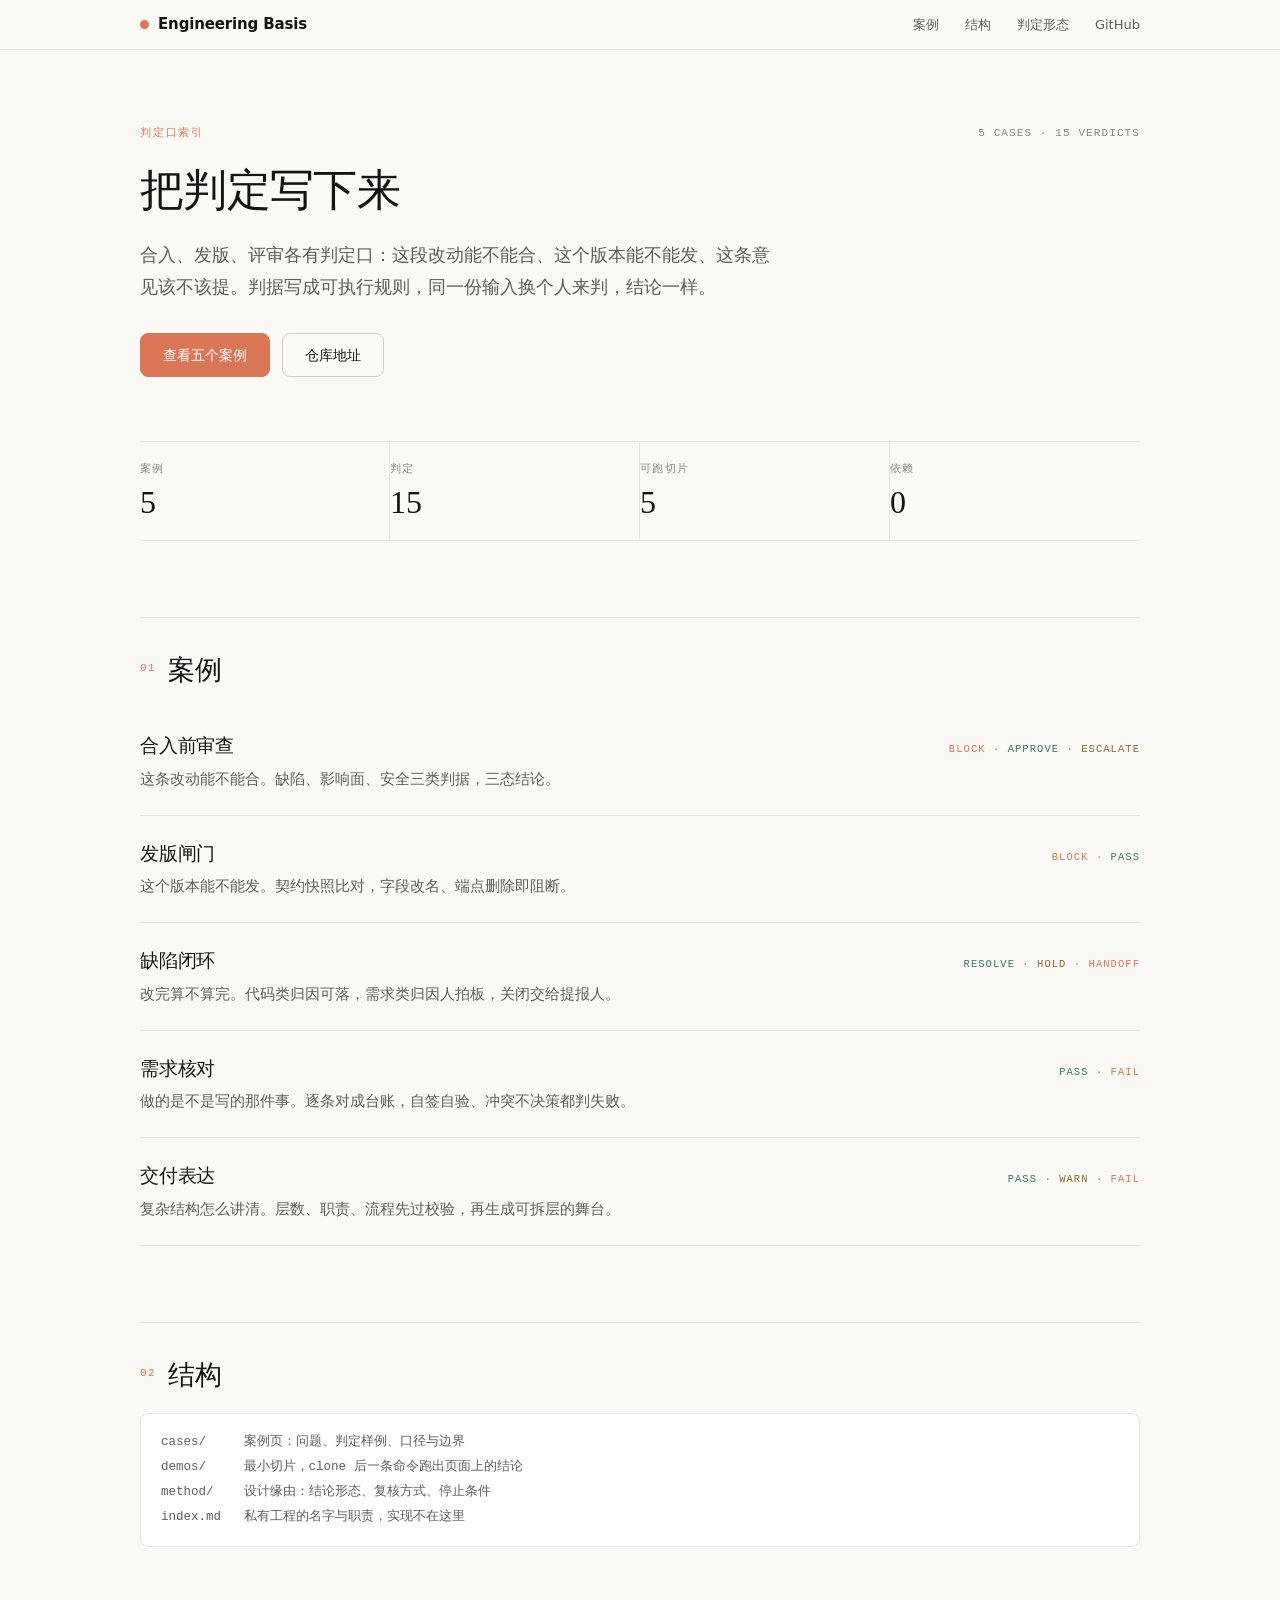
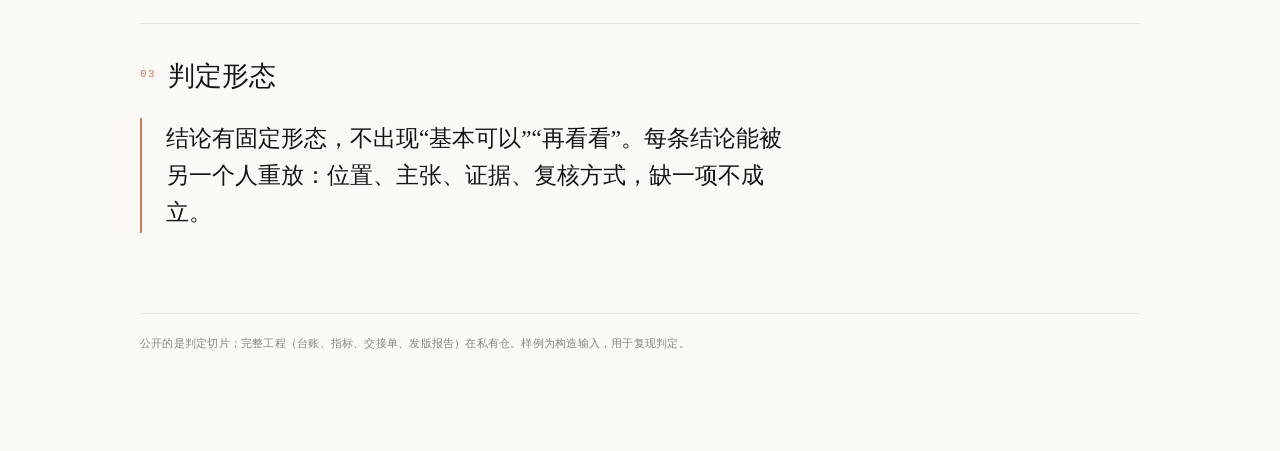
==== commit 28ad5c4b: "style: 站点改为暖白单栏，衬线标题与珊瑚强调" ====
--- a/index.html
+++ b/index.html
@@ -9,36 +9,31 @@
 <body>
 
 <header class="top">
-  <a class="brand" href="index.html">Engineering Basis</a>
-  <nav>
-    <a href="index.html#cases">案例</a>
-    <a href="index.html#structure">结构</a>
-    <a href="https://github.com/siYuanJun/engineering-basis">仓库</a>
-  </nav>
+  <div class="inner">
+    <a class="brand" href="index.html"><i></i>Engineering Basis</a>
+    <nav>
+      <a href="#cases">案例</a>
+      <a href="#structure">结构</a>
+      <a href="#rule">判定形态</a>
+      <a href="https://github.com/siYuanJun/engineering-basis">GitHub</a>
+    </nav>
+  </div>
 </header>
 
-<aside class="side">
-  <div class="label">Index</div>
-  <nav>
-    <a class="on" href="#cases"><span>01</span>案例</a>
-    <a href="#structure"><span>02</span>结构</a>
-    <a href="#rule"><span>03</span>判定形态</a>
-  </nav>
-  <div class="side-foot">
-    <a href="https://github.com/siYuanJun/engineering-basis">→ GitHub</a>
-    5 CASES<br>15 VERDICTS<br>0 DEPENDENCIES
-  </div>
-</aside>
+<main class="wrap">
 
-<main class="main">
-
-  <div class="kicker">
-    <span class="lead-word">判定口索引</span>
-    <span>5 CASES · 15 VERDICTS</span>
+  <div class="eyebrow">
+    <span>判定口索引</span>
+    <span class="r">5 CASES · 15 VERDICTS</span>
   </div>
 
   <h1>把判定写下来</h1>
   <p class="lead">合入、发版、评审各有判定口：这段改动能不能合、这个版本能不能发、这条意见该不该提。判据写成可执行规则，同一份输入换个人来判，结论一样。</p>
+
+  <div class="actions">
+    <a class="btn" href="#cases">查看五个案例</a>
+    <a class="btn ghost" href="https://github.com/siYuanJun/engineering-basis">仓库地址</a>
+  </div>
 
   <dl class="figures">
     <div><dt>案例</dt><dd>5</dd></div>
@@ -49,54 +44,39 @@
 
   <h2 id="cases"><span class="n">01</span>案例</h2>
 
-  <table class="idx">
-    <thead>
-      <tr><th>No</th><th>判定口</th><th>输入</th><th>结论 / 退出码</th></tr>
-    </thead>
-    <tbody>
-      <tr>
-        <td class="no">01</td>
-        <td class="name"><a href="cases/review-loop.html">合入前审查</a><span class="sub">这条改动能不能合</span></td>
-        <td class="in">改动 diff<br>缺陷清单</td>
-        <td class="out2"><span class="v block">BLOCK</span> · <span class="v pass">APPROVE</span> · <span class="v warn">ESCALATE</span><br>0 · 1 · 3</td>
-      </tr>
-      <tr>
-        <td class="no">02</td>
-        <td class="name"><a href="cases/release-loop.html">发版闸门</a><span class="sub">这个版本能不能发</span></td>
-        <td class="in">契约快照<br>前后端制品</td>
-        <td class="out2"><span class="v block">BLOCK</span> · <span class="v pass">PASS</span><br>0 · 1</td>
-      </tr>
-      <tr>
-        <td class="no">03</td>
-        <td class="name"><a href="cases/bug-loop.html">缺陷闭环</a><span class="sub">改完算不算完</span></td>
-        <td class="in">缺陷单<br>归因字段</td>
-        <td class="out2"><span class="v pass">RESOLVE</span> · <span class="v warn">HOLD</span> · <span class="v block">HANDOFF</span><br>0 · 1 · 3</td>
-      </tr>
-      <tr>
-        <td class="no">04</td>
-        <td class="name"><a href="cases/prd-gap-loop.html">需求核对</a><span class="sub">做的是不是写的那件事</span></td>
-        <td class="in">PRD 台账<br>验收记录</td>
-        <td class="out2"><span class="v pass">PASS</span> · <span class="v block">FAIL</span><br>0 · 1</td>
-      </tr>
-      <tr>
-        <td class="no">05</td>
-        <td class="name"><a href="cases/stage-spec.html">交付表达</a><span class="sub">复杂结构怎么讲清</span></td>
-        <td class="in">结构 JSON<br>层与流程</td>
-        <td class="out2"><span class="v pass">PASS</span> · <span class="v warn">WARN</span> · <span class="v block">FAIL</span><br>0 · 1</td>
-      </tr>
-    </tbody>
-  </table>
+  <div class="list">
+    <a href="cases/review-loop.html">
+      <span><span class="t">合入前审查</span><span class="sub">这条改动能不能合。缺陷、影响面、安全三类判据，三态结论。</span></span>
+      <span class="v"><span class="block">BLOCK</span> · <span class="pass">APPROVE</span> · <span class="warn">ESCALATE</span></span>
+    </a>
+    <a href="cases/release-loop.html">
+      <span><span class="t">发版闸门</span><span class="sub">这个版本能不能发。契约快照比对，字段改名、端点删除即阻断。</span></span>
+      <span class="v"><span class="block">BLOCK</span> · <span class="pass">PASS</span></span>
+    </a>
+    <a href="cases/bug-loop.html">
+      <span><span class="t">缺陷闭环</span><span class="sub">改完算不算完。代码类归因可落，需求类归因人拍板，关闭交给提报人。</span></span>
+      <span class="v"><span class="pass">RESOLVE</span> · <span class="warn">HOLD</span> · <span class="block">HANDOFF</span></span>
+    </a>
+    <a href="cases/prd-gap-loop.html">
+      <span><span class="t">需求核对</span><span class="sub">做的是不是写的那件事。逐条对成台账，自签自验、冲突不决策都判失败。</span></span>
+      <span class="v"><span class="pass">PASS</span> · <span class="block">FAIL</span></span>
+    </a>
+    <a href="cases/stage-spec.html">
+      <span><span class="t">交付表达</span><span class="sub">复杂结构怎么讲清。层数、职责、流程先过校验，再生成可拆层的舞台。</span></span>
+      <span class="v"><span class="pass">PASS</span> · <span class="warn">WARN</span> · <span class="block">FAIL</span></span>
+    </a>
+  </div>
 
   <h2 id="structure"><span class="n">02</span>结构</h2>
 
-<pre class="tree"><b>cases/</b>     案例页：问题、判定样例、口径与边界
-<b>demos/</b>     最小切片，clone 后一条命令跑出页面上的结论
-<b>method/</b>    设计缘由：结论形态、复核方式、停止条件
-<b>index.md</b>   私有工程的名字与职责，实现不在这里</pre>
+<pre class="tree">cases/     案例页：问题、判定样例、口径与边界
+demos/     最小切片，clone 后一条命令跑出页面上的结论
+method/    设计缘由：结论形态、复核方式、停止条件
+index.md   私有工程的名字与职责，实现不在这里</pre>
 
   <h2 id="rule"><span class="n">03</span>判定形态</h2>
 
-  <p class="quote">结论有固定形态，不出现“基本可以”“再看看”。每条结论能被另一个人重放：位置、主张、证据、复核方式，缺一项不成立。做不到收敛就停手。</p>
+  <p class="quote">结论有固定形态，不出现“基本可以”“再看看”。每条结论能被另一个人重放：位置、主张、证据、复核方式，缺一项不成立。</p>
 
   <footer>
     公开的是判定切片；完整工程（台账、指标、交接单、发版报告）在私有仓。样例为构造输入，用于复现判定。
--- a/assets/base.css
+++ b/assets/base.css
@@ -1,226 +1,205 @@
 :root{
-  --bg:#F1F2EF;
-  --bg-2:#EAEBE7;
-  --ink:#171A1C;
-  --ink-2:#4D5659;
-  --ink-3:#7C8588;
-  --line:#D7DAD6;
-  --line-2:#B9BFBA;
-  --signal:#C2412D;
-  --pass:#2F6B52;
-  --warn:#8A5A16;
-  --top:#14181A;
-  --sans:"PingFang SC","HarmonyOS Sans SC","Noto Sans CJK SC","Microsoft YaHei",system-ui,sans-serif;
+  --bg:#FAF9F5;
+  --soft:#F0EEE6;
+  --ink:#141413;
+  --ink-2:#5E5D59;
+  --ink-3:#87867F;
+  --line:#E8E6DC;
+  --line-2:#D1CFC5;
+  --coral:#D97757;
+  --coral-2:#C15F3C;
+  --green:#3D7A5E;
+  --serif:"Tiempos Headline","Songti SC","Noto Serif CJK SC","Source Han Serif SC",Georgia,serif;
+  --sans:"Styrene B","PingFang SC","Noto Sans CJK SC","Microsoft YaHei",system-ui,sans-serif;
   --mono:"JetBrains Mono","IBM Plex Mono",ui-monospace,SFMono-Regular,Menlo,Consolas,monospace;
-  --measure:920px;
+  --page:1080px;
 }
 *{box-sizing:border-box}
 html{-webkit-text-size-adjust:100%;scroll-behavior:smooth}
 body{
-  margin:0;padding-top:54px;background:var(--bg);color:var(--ink);
-  font:16px/1.78 var(--sans);
+  margin:0;background:var(--bg);color:var(--ink);
+  font:16.5px/1.72 var(--sans);
   -webkit-font-smoothing:antialiased;
 }
 a{color:inherit}
-a:focus-visible{outline:2px solid var(--signal);outline-offset:3px}
-
-/* 顶部条 */
+a:focus-visible{outline:2px solid var(--coral);outline-offset:3px}
+
+/* 顶部导航：浅色，细线，无深色块 */
 .top{
-  position:fixed;top:0;left:0;right:0;height:54px;z-index:40;
-  background:var(--top);color:#E8EBE9;
-  display:flex;align-items:center;justify-content:space-between;
-  padding:0 26px;border-bottom:1px solid #262B2E;
-}
-.top .brand{
-  font:11.5px/1 var(--mono);letter-spacing:.24em;text-transform:uppercase;
-  color:#F2F4F2;text-decoration:none;
-}
-.top nav{display:flex;gap:22px;align-items:center}
-.top nav a{
-  font:11.5px/1 var(--mono);letter-spacing:.08em;color:#9FA7A6;text-decoration:none;
-}
-.top nav a:hover{color:#fff}
-
-/* 左侧索引 */
-.side{
-  position:fixed;top:54px;left:0;bottom:0;width:206px;
-  background:var(--bg-2);border-right:1px solid var(--line);
-  padding:26px 18px 24px;overflow-y:auto;
-}
-.side .label{
-  font:10px/1 var(--mono);letter-spacing:.22em;text-transform:uppercase;
-  color:var(--ink-3);padding-left:10px;margin-bottom:16px;
-}
-.side nav a{
-  display:grid;grid-template-columns:24px 1fr;align-items:baseline;
-  padding:9px 0 9px 8px;border-left:2px solid transparent;
-  font:12px/1.5 var(--mono);color:var(--ink-2);text-decoration:none;
-}
-.side nav a span{color:var(--ink-3);font-size:10.5px}
-.side nav a:hover{color:var(--ink)}
-.side nav a.on{color:var(--ink);border-left-color:var(--signal);background:rgba(194,65,45,.055)}
-.side nav a.on span{color:var(--signal)}
-.side-foot{
-  margin-top:26px;padding-top:16px;border-top:1px solid var(--line);
-  font:10.5px/2 var(--mono);letter-spacing:.1em;color:var(--ink-3);
-}
-.side-foot a{display:block;color:var(--ink-2);text-decoration:none;margin-bottom:10px}
-.side-foot a:hover{color:var(--signal)}
-
-/* 正文 */
-.main{margin-left:206px;padding:36px 56px 96px}
-.main > *{max-width:var(--measure)}
-
-.kicker{
-  display:flex;justify-content:space-between;align-items:baseline;gap:20px;
-  padding-bottom:12px;border-bottom:1px solid var(--line-2);
-  font:10.5px/1.4 var(--mono);letter-spacing:.14em;text-transform:uppercase;color:var(--ink-3);
-}
-.kicker .lead-word{color:var(--signal)}
+  position:sticky;top:0;z-index:30;
+  background:rgba(250,249,245,.92);
+  backdrop-filter:blur(10px);
+  border-bottom:1px solid var(--line);
+}
+.top .inner{
+  max-width:var(--page);margin:0 auto;padding:17px 40px;
+  display:flex;align-items:center;justify-content:space-between;gap:24px;
+}
+.brand{
+  display:flex;align-items:center;gap:9px;
+  font:15px/1 var(--sans);font-weight:600;letter-spacing:-.01em;
+  text-decoration:none;color:var(--ink);white-space:nowrap;
+}
+.brand i{
+  width:9px;height:9px;border-radius:50%;background:var(--coral);display:block;flex:none;
+}
+.top nav{display:flex;gap:26px}
+.top nav a{font:13px/1 var(--sans);color:var(--ink-2);text-decoration:none}
+.top nav a:hover{color:var(--ink)}
+
+.wrap{max-width:var(--page);margin:0 auto;padding:0 40px 96px}
+
+.eyebrow{
+  display:flex;align-items:baseline;justify-content:space-between;gap:20px;
+  font:11px/1.4 var(--mono);letter-spacing:.16em;text-transform:uppercase;
+  color:var(--coral);padding-top:76px;
+}
+.eyebrow .r{color:var(--ink-3);letter-spacing:.1em}
 
 h1{
-  font-size:clamp(28px,3.4vw,34px);line-height:1.36;font-weight:600;
-  letter-spacing:-.012em;margin:22px 0 16px;
-}
-.lead{color:var(--ink-2);font-size:16px;line-height:1.85;margin:0 0 8px;max-width:62ch}
+  font-family:var(--serif);font-weight:500;
+  font-size:clamp(32px,4vw,44px);line-height:1.26;letter-spacing:-.015em;
+  margin:22px 0 20px;max-width:20em;
+}
+.lead{color:var(--ink-2);font-size:18px;line-height:1.78;margin:0;max-width:640px}
+
 .meta{
   font:10.5px/1.7 var(--mono);letter-spacing:.06em;color:var(--ink-3);
-  margin:24px 0 0;padding:10px 0;border-top:1px solid var(--line);border-bottom:1px solid var(--line);
-}
-
-h2{
-  position:relative;font-size:17px;font-weight:600;line-height:1.5;
-  margin:48px 0 14px;padding:24px 0 0 46px;border-top:1px solid var(--line);
-}
-h2 .n{
-  position:absolute;left:0;top:26px;
-  font:10.5px/1 var(--mono);letter-spacing:.1em;color:var(--signal);
-}
-h3{font-size:14px;font-weight:600;margin:26px 0 8px;color:var(--ink)}
-
-p{margin:0 0 14px;max-width:76ch}
-ul{margin:0 0 18px;padding-left:1.1em;max-width:76ch}
-li{margin:0 0 6px;color:var(--ink-2)}
-li::marker{color:var(--line-2)}
-
-/* 案例索引表 */
-.idx{width:100%;border-collapse:collapse;margin:8px 0 0;font-size:14px}
-.idx th{
-  font:10px/1.4 var(--mono);letter-spacing:.14em;text-transform:uppercase;
-  color:var(--ink-3);text-align:left;font-weight:400;
-  padding:0 14px 9px 0;border-bottom:1px solid var(--ink);
-}
-.idx td{padding:16px 14px 16px 0;border-bottom:1px solid var(--line);vertical-align:top}
-.idx tr:hover td{background:rgba(255,255,255,.55)}
-.idx .no{width:44px;font:11px/1.5 var(--mono);color:var(--signal);padding-top:18px}
-.idx .name{width:38%}
-.idx .name a{display:block;font-weight:600;font-size:15.5px;text-decoration:none;color:var(--ink)}
-.idx .name a:hover{color:var(--signal)}
-.idx .name .sub{display:block;color:var(--ink-2);font-size:12.5px;line-height:1.7;margin-top:4px}
-.idx .in,.idx .out2{font:11px/1.7 var(--mono);color:var(--ink-2);letter-spacing:.02em}
-.idx .out2 .v{white-space:nowrap}
-
-.v{font:10.5px/1 var(--mono);letter-spacing:.1em}
-.v.block{color:var(--signal)}
-.v.pass{color:var(--pass)}
-.v.warn{color:var(--warn)}
-
-/* 规格行 */
+  margin:24px 0 0;padding-top:12px;border-top:1px solid var(--line);
+}
+
+.actions{display:flex;gap:12px;margin:30px 0 0;flex-wrap:wrap}
+.btn{
+  display:inline-flex;align-items:center;height:44px;padding:0 22px;border-radius:8px;
+  font:14px/1 var(--sans);text-decoration:none;
+  background:var(--coral);color:#fff;border:1px solid var(--coral);
+  transition:background .16s,border-color .16s;
+}
+.btn:hover{background:var(--coral-2);border-color:var(--coral-2)}
+.btn.ghost{background:transparent;color:var(--ink);border-color:var(--line-2)}
+.btn.ghost:hover{border-color:var(--ink-2);background:transparent}
+
 .figures{
   display:grid;grid-template-columns:repeat(4,1fr);
-  margin:28px 0 0;padding:0;border-top:1px solid var(--line-2);border-bottom:1px solid var(--line);
-}
-.figures div{padding:13px 14px 13px 0;border-right:1px solid var(--line)}
+  margin:64px 0 0;padding:0;border-top:1px solid var(--line);border-bottom:1px solid var(--line);
+}
+.figures div{padding:22px 20px 22px 0;border-right:1px solid var(--line)}
 .figures div:last-child{border-right:0}
-.figures dt{font:10px/1 var(--mono);letter-spacing:.14em;text-transform:uppercase;color:var(--ink-3)}
-.figures dd{margin:8px 0 0;font:20px/1 var(--mono);color:var(--ink)}
-
-/* 文件树 */
+.figures dt{font:10.5px/1 var(--mono);letter-spacing:.14em;text-transform:uppercase;color:var(--ink-3)}
+.figures dd{margin:12px 0 0;font-family:var(--serif);font-size:32px;line-height:1;color:var(--ink)}
+
+h2{
+  font-family:var(--serif);font-weight:500;font-size:27px;line-height:1.4;
+  margin:76px 0 8px;padding-top:34px;border-top:1px solid var(--line);
+}
+h2 .n{
+  display:inline-block;font:11px/1 var(--mono);letter-spacing:.12em;color:var(--coral);
+  position:relative;top:-8px;margin-right:12px;
+}
+
+p{margin:0 0 16px;max-width:700px}
+ul{margin:0 0 20px;padding-left:1.15em;max-width:700px}
+li{margin:0 0 7px;color:var(--ink-2)}
+li::marker{color:var(--coral)}
+
+/* 案例列表：行式，无表格 */
+.list{display:block;margin-top:18px}
+.list a{
+  display:grid;grid-template-columns:1fr auto;align-items:baseline;gap:24px;
+  padding:24px 0;border-bottom:1px solid var(--line);
+  text-decoration:none;color:inherit;transition:color .15s;
+}
+.list a:hover .t{color:var(--coral)}
+.list .t{font:19px/1.4 var(--sans);font-weight:500;letter-spacing:-.01em}
+.list .sub{display:block;margin-top:6px;font:14.5px/1.6 var(--sans);color:var(--ink-2)}
+.list .v{font:10.5px/1.7 var(--mono);letter-spacing:.1em;color:var(--ink-3);text-align:right;white-space:nowrap}
+
+.block{color:var(--coral)}
+.v.block{color:var(--coral)}
+.pass{color:var(--green)}
+.v.pass{color:var(--green)}
+.warn{color:#8A6A2F}
+.v.warn{color:#8A6A2F}
+
+/* 判定块 */
+.cards{display:grid;grid-template-columns:minmax(0,1fr);margin:20px 0 0}
+.card{border-top:1px solid var(--line);padding:26px 0 10px;min-width:0}
+.card:last-child{border-bottom:1px solid var(--line)}
+.hd{display:flex;justify-content:space-between;align-items:baseline;gap:20px;margin-bottom:14px}
+.hd b{font-family:var(--serif);font-weight:500;font-size:20px;line-height:1.4;min-width:0}
+.badge{
+  position:relative;flex:none;
+  font:10.5px/1 var(--mono);letter-spacing:.1em;padding:3px 0 3px 13px;
+}
+.badge::before{content:"";position:absolute;left:0;top:50%;width:7px;height:7px;border-radius:50%;margin-top:-3.5px}
+.badge.block{color:var(--coral)}
+.badge.block::before{background:var(--coral)}
+.badge.approve{color:var(--green)}
+.badge.approve::before{background:var(--green)}
+.badge.escalate{color:#8A6A2F}
+.badge.escalate::before{background:#8A6A2F}
+
+.cmd{
+  font:12.5px/1.7 var(--mono);color:#30302E;background:var(--soft);
+  border-radius:8px;padding:14px 16px;margin:0 0 10px;
+  white-space:pre;overflow-x:auto;
+}
+.out{
+  font:12.5px/1.7 var(--mono);color:var(--ink);background:#fff;
+  border:1px solid var(--line);border-radius:8px;
+  padding:14px 16px;margin:0 0 14px;white-space:pre-wrap;overflow-wrap:anywhere;
+}
+.say{color:var(--ink-2);font-size:14.5px;line-height:1.8;margin:0 0 24px;max-width:700px}
+
+.rule{border-top:1px solid var(--line);border-bottom:1px solid var(--line);padding:22px 0 12px;margin:20px 0}
+.rule b{display:block;font-family:var(--serif);font-weight:500;font-size:17px;margin-bottom:12px}
+
+table{width:100%;border-collapse:collapse;margin:18px 0 10px;font-size:14.5px}
+th{
+  font:10.5px/1.4 var(--mono);letter-spacing:.12em;text-transform:uppercase;
+  color:var(--ink-3);text-align:left;font-weight:400;
+  padding:0 16px 9px 0;border-bottom:1px solid var(--line-2);
+}
+td{padding:13px 16px 13px 0;border-bottom:1px solid var(--line);vertical-align:top;color:var(--ink-2)}
+td:first-child{width:170px;color:var(--ink);font-weight:500}
+
+.k{font:10.5px/1.85 var(--mono);color:var(--ink-3);max-width:720px;letter-spacing:.02em}
+
+.quote{
+  font-family:var(--serif);font-size:23px;line-height:1.62;font-weight:500;
+  color:var(--ink);border-left:2px solid var(--coral);
+  padding:2px 0 2px 24px;margin:22px 0 0;max-width:660px;
+}
+
 .tree{
-  font:12px/2 var(--mono);color:var(--ink-2);
-  background:#F7F8F5;border:1px solid var(--line);border-left:3px solid var(--line-2);
-  padding:14px 18px;margin:10px 0 0;overflow-x:auto;white-space:pre;
-}
-.tree b{color:var(--ink);font-weight:500}
-
-/* 判定块 */
-.cards{display:grid;grid-template-columns:minmax(0,1fr);margin:10px 0 4px}
-.card{border-top:1px solid var(--line);padding:22px 0 8px;min-width:0}
-.card:last-child{border-bottom:1px solid var(--line)}
-.hd{display:flex;justify-content:space-between;align-items:baseline;gap:18px;margin-bottom:13px}
-.hd b{font-size:15px;font-weight:600;min-width:0}
-.badge{
-  position:relative;flex:none;margin-right:-.1em;
-  font:10.5px/1 var(--mono);letter-spacing:.1em;padding:4px 0 4px 14px;
-}
-.badge::before{content:"";position:absolute;left:0;top:50%;width:6px;height:6px;margin-top:-3px}
-.badge.block{color:var(--signal)}
-.badge.block::before{background:var(--signal)}
-.badge.approve{color:var(--pass)}
-.badge.approve::before{background:var(--pass)}
-.badge.escalate{color:var(--warn)}
-.badge.escalate::before{background:var(--warn);transform:rotate(45deg)}
-
-.cmd{
-  font:12px/1.75 var(--mono);color:#DDE3E0;background:#1B2023;
-  border-left:3px solid #39423F;
-  padding:12px 15px;margin:0 0 8px;white-space:pre;overflow-x:auto;
-}
-.out{
-  font:12px/1.75 var(--mono);color:var(--ink);background:#F7F8F5;
-  border:1px solid var(--line);border-left:3px solid var(--line-2);
-  padding:12px 15px;margin:0 0 13px;white-space:pre-wrap;overflow-wrap:anywhere;
-}
-.say{color:var(--ink-2);font-size:13.5px;line-height:1.85;margin:0 0 22px;max-width:74ch}
-
-.rule{border-top:1px solid var(--line);border-bottom:1px solid var(--line);padding:18px 0 10px;margin:16px 0}
-.rule b{display:block;font-size:14px;font-weight:600;margin-bottom:11px}
-
-table{width:100%;border-collapse:collapse;margin:12px 0 10px;font-size:13.5px}
-th{
-  font:10px/1.4 var(--mono);letter-spacing:.12em;text-transform:uppercase;
-  color:var(--ink-3);text-align:left;padding:0 14px 8px 0;
-  border-bottom:1px solid var(--ink);font-weight:400;
-}
-td{padding:12px 14px 12px 0;border-bottom:1px solid var(--line);vertical-align:top;color:var(--ink-2)}
-td:first-child{width:160px;color:var(--ink);font-weight:600}
-
-.k{font:10.5px/1.9 var(--mono);color:var(--ink-3);max-width:76ch;letter-spacing:.02em}
-
-.quote{
-  font-size:16px;line-height:1.9;color:var(--ink);border-left:2px solid var(--signal);
-  padding:4px 0 4px 20px;margin:10px 0 0;max-width:58ch;
+  font:12.5px/2 var(--mono);color:var(--ink-2);background:#fff;
+  border:1px solid var(--line);border-radius:8px;
+  padding:16px 20px;margin:18px 0 0;overflow-x:auto;white-space:pre;
 }
 
 footer{
-  margin-top:64px;padding-top:16px;border-top:1px solid var(--line-2);
-  font:10.5px/1.9 var(--mono);color:var(--ink-3);letter-spacing:.02em;
-}
-
-@media (max-width:1000px){
-  .side{display:none}
-  .main{margin-left:0;padding:32px 28px 80px}
+  margin-top:80px;padding-top:20px;border-top:1px solid var(--line);
+  font:11px/1.9 var(--mono);color:var(--ink-3);letter-spacing:.02em;
+}
+
+@media (max-width:860px){
+  .top .inner{padding:15px 20px}
   .top nav{gap:16px}
-}
-@media (max-width:760px){
-  body{padding-top:50px}
-  .top{padding:0 18px;height:50px}
-  .main{padding:28px 18px 64px}
-  h1{font-size:25px;line-height:1.42}
-  .lead{font-size:15px}
-  h2{padding-left:0;margin-top:40px}
-  h2 .n{position:static;display:block;margin-bottom:6px}
-  .kicker span:last-child{display:none}
-  .tree{white-space:pre-wrap;overflow-wrap:anywhere;font-size:11px}
-  .figures{grid-template-columns:repeat(2,1fr)}
+  .top nav a{font-size:12.5px}
+  .top nav a:nth-child(2),.top nav a:nth-child(3){display:none}
+  .brand{font-size:14px}
+  .wrap{padding:0 20px 72px}
+  .eyebrow{padding-top:48px}
+  h1{font-size:32px;line-height:1.28}
+  .lead{font-size:16px}
+  .figures{grid-template-columns:repeat(2,1fr);margin-top:44px}
   .figures div:nth-child(2){border-right:0}
+  .figures div:nth-child(3),.figures div:nth-child(4){border-top:1px solid var(--line)}
+  h2{font-size:22px;margin-top:56px}
   .hd{flex-direction:column;gap:6px;align-items:flex-start}
-  .idx thead{display:none}
-  .idx tr{display:block;padding:14px 0;border-bottom:1px solid var(--line)}
-  .idx td{display:block;padding:0;border:0;width:auto}
-  .idx tr:hover td{background:none}
-  .idx .no{padding:0 0 4px}
-  .idx .name{padding-bottom:6px}
-  .idx .in{padding-bottom:2px}
-  td:first-child{width:auto}
-}
+  .list a{grid-template-columns:1fr;gap:6px;padding:20px 0}
+  .list .v{text-align:left}
+  .quote{font-size:19px}
+  td:first-child{width:120px}
+  .tree{white-space:pre-wrap;overflow-wrap:anywhere;font-size:11.5px}
+}
